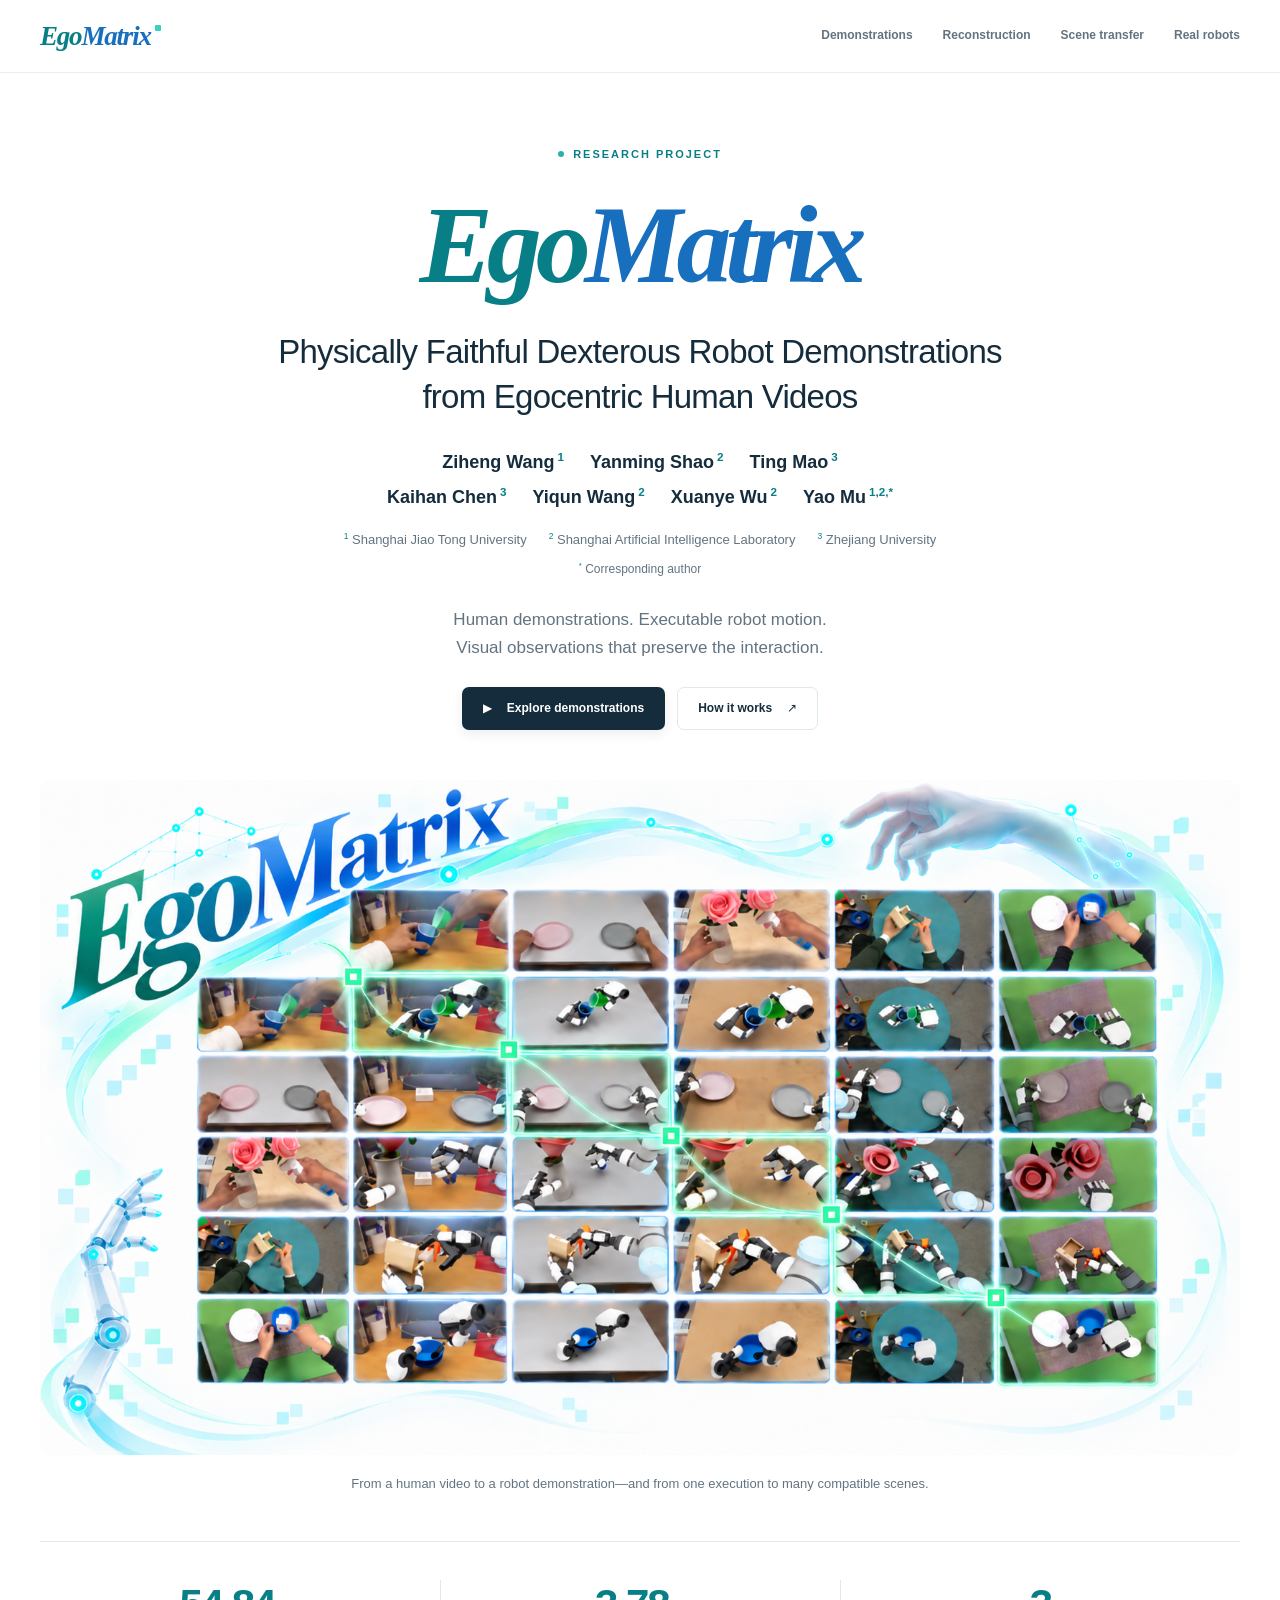
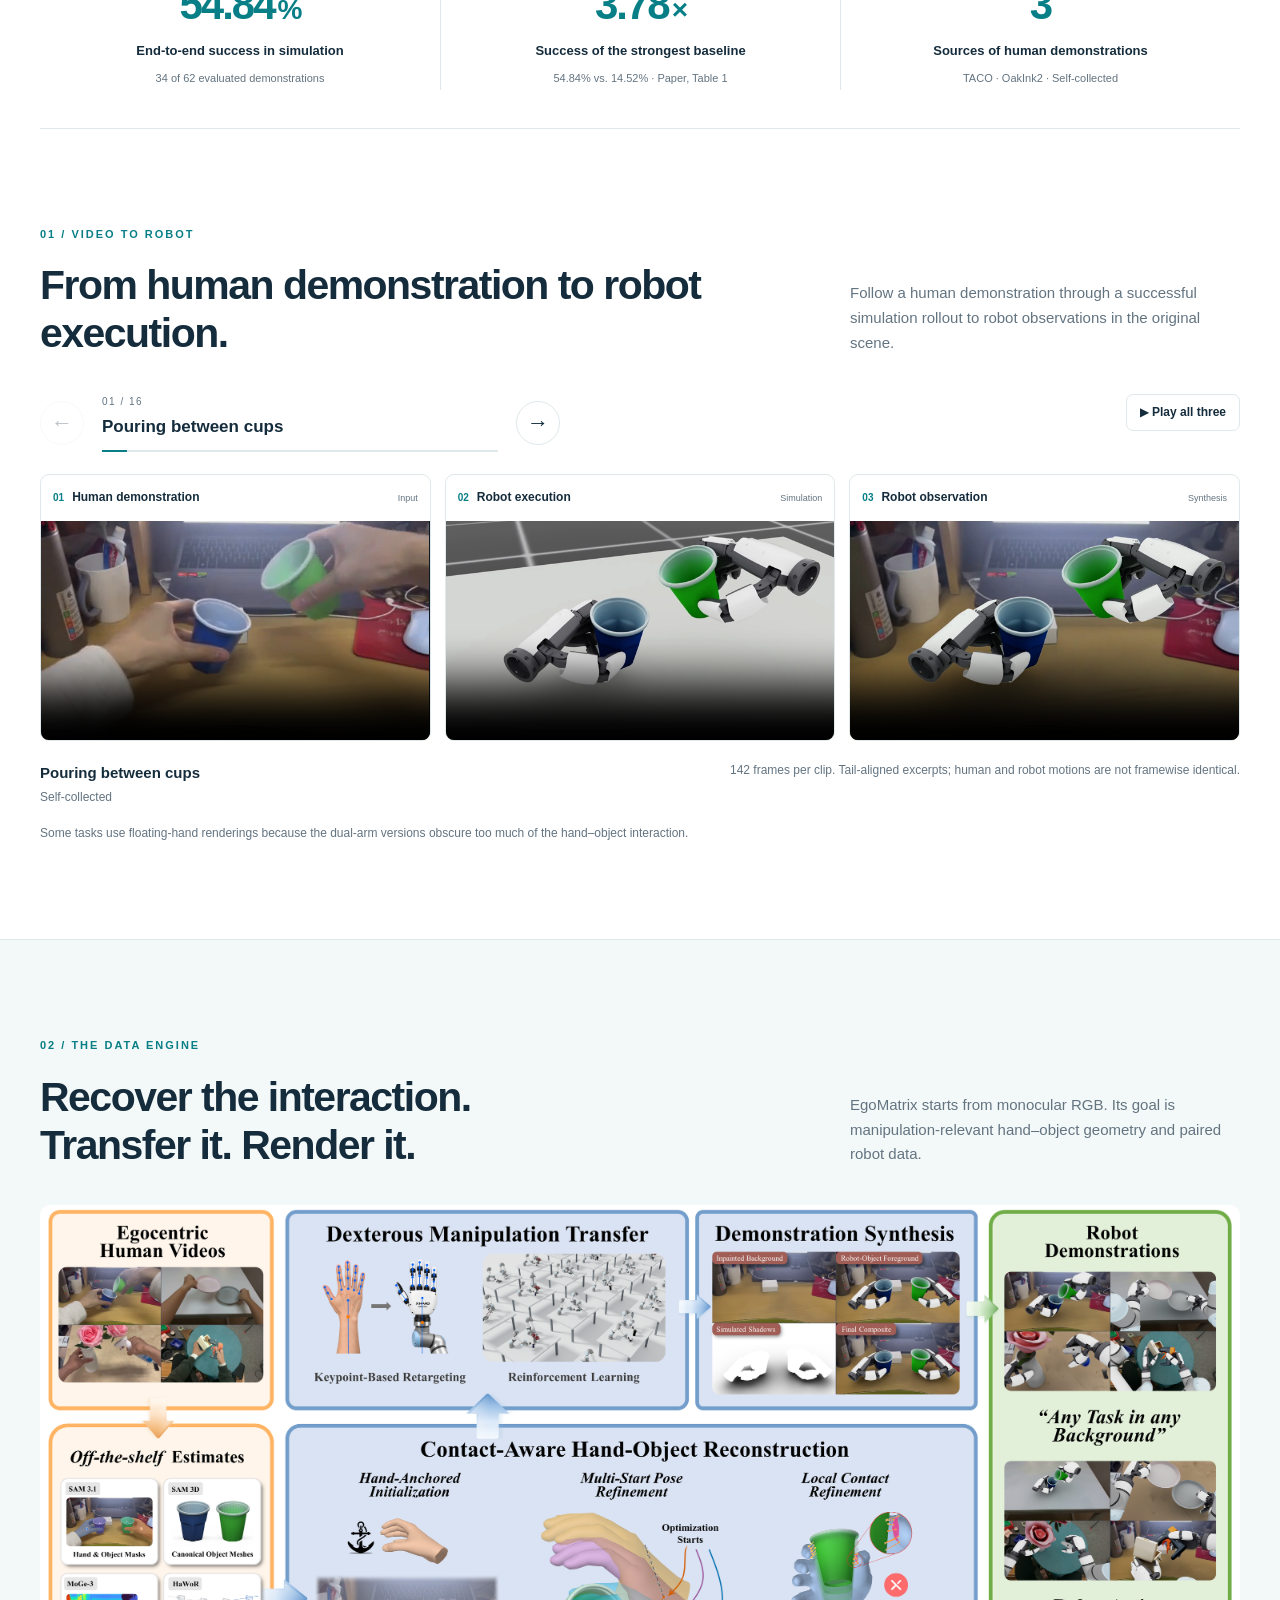
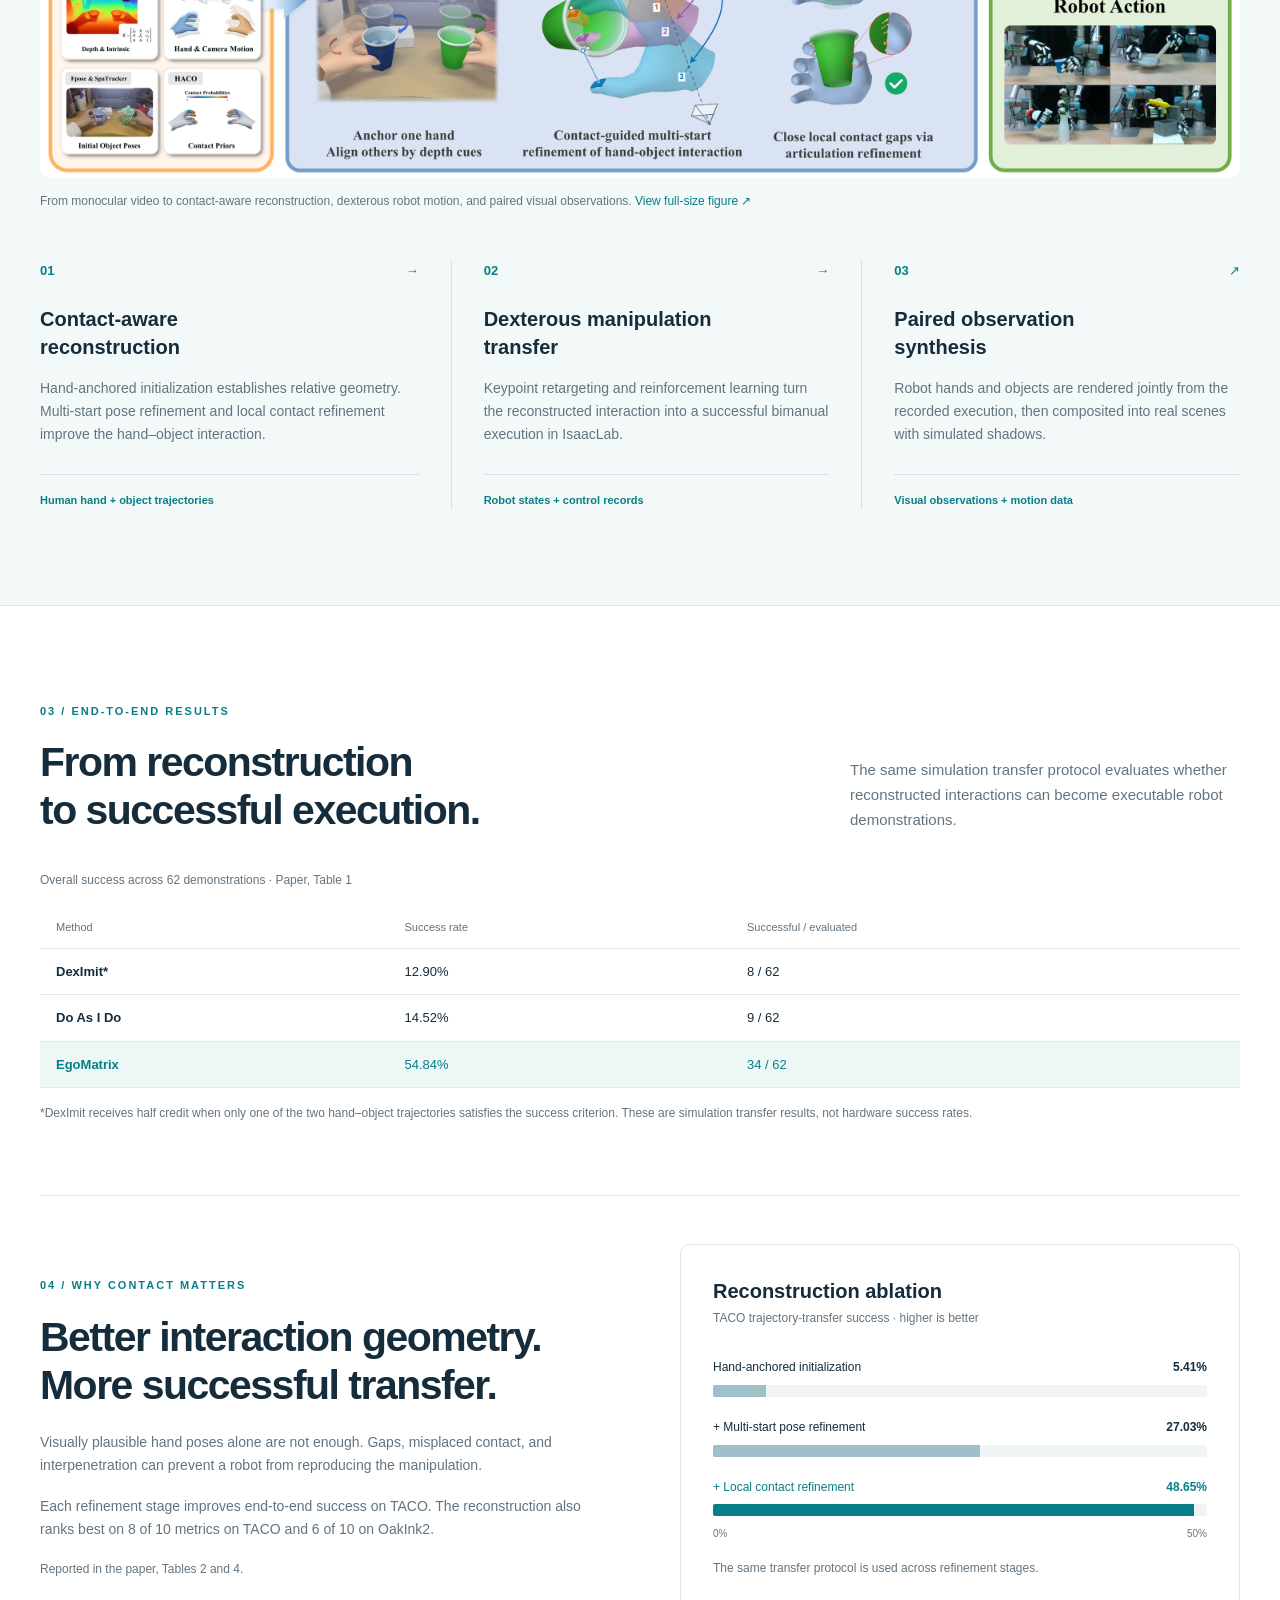
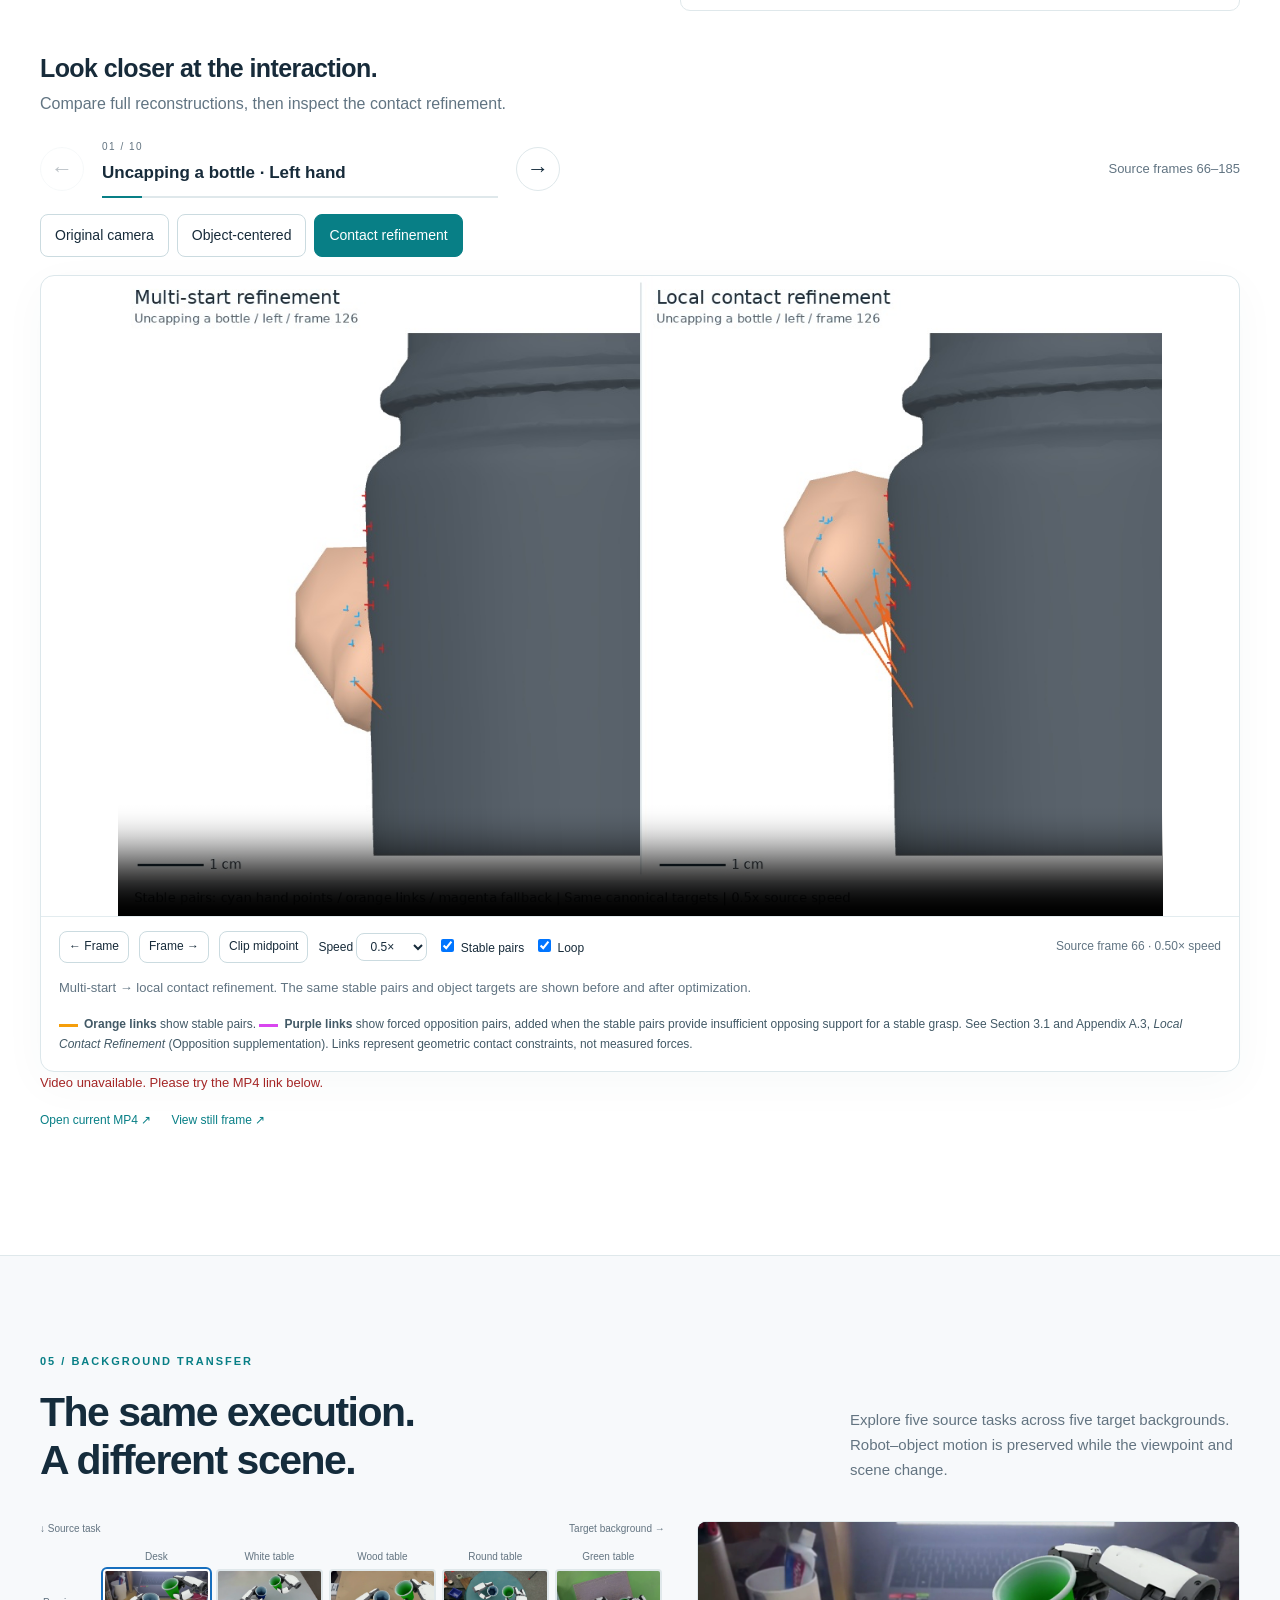
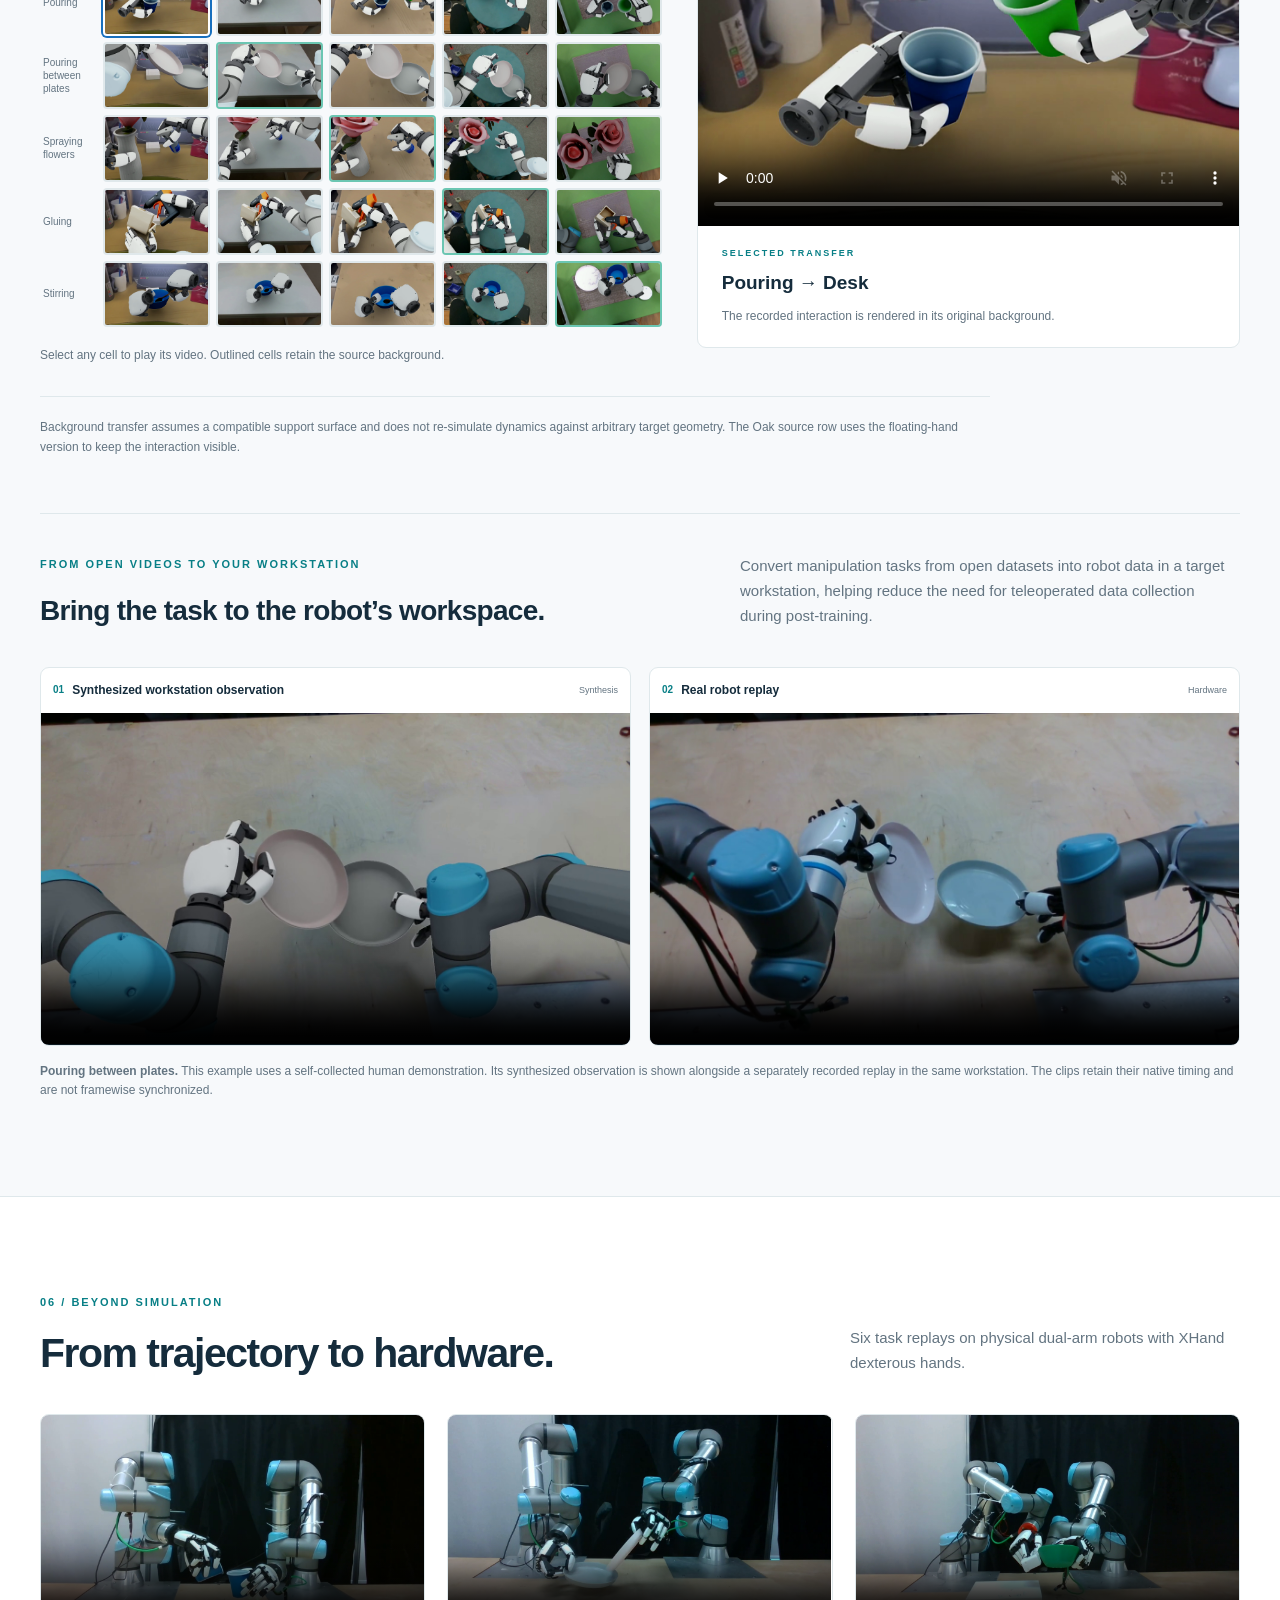
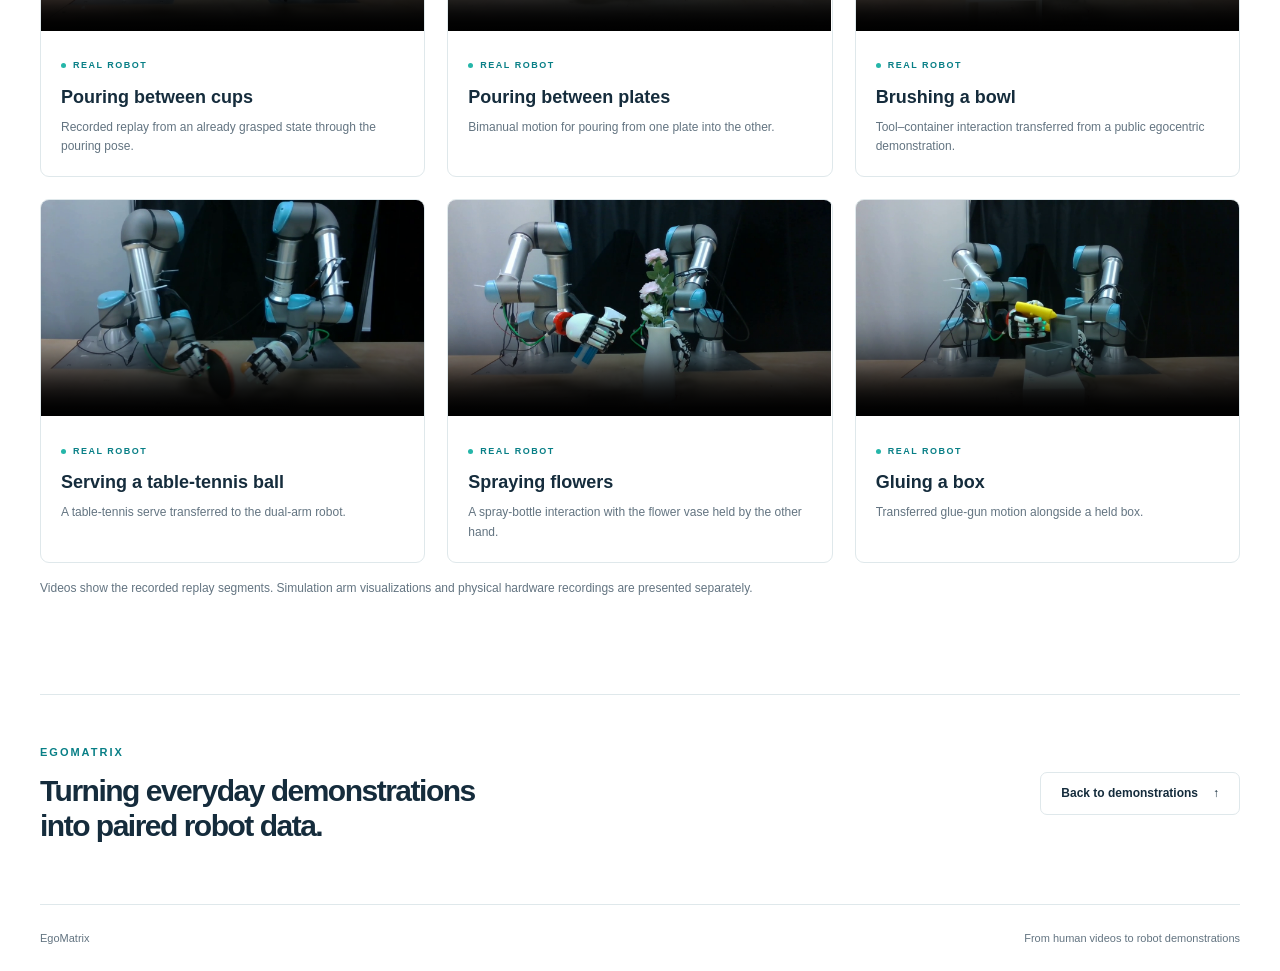
==== EgoMatrix/index.html @ af7021af "Publish EgoMatrix project website" ====
<!doctype html>
<html lang="en">
<head>
  <meta charset="utf-8">
  <meta name="viewport" content="width=device-width, initial-scale=1">
  <meta name="description" content="EgoMatrix converts egocentric human videos into bimanual dexterous robot trajectories and paired visual observations.">
  <meta name="theme-color" content="#087f86">
  <title>EgoMatrix — From Human Videos to Robot Demonstrations</title>
  <link rel="stylesheet" href="style.css">
  <link rel="stylesheet" href="reconstruction-viewer.css">
  <script src="demo-catalog.js" defer></script>
  <script src="task-carousel.js" defer></script>
  <script src="app.js" defer></script>
  <script src="reconstruction-catalog.js" defer></script>
  <script src="reconstruction-viewer.js" defer></script>
</head>
<body>
  <a class="skip-link" href="#main">Skip to content</a>
  <header class="site-header">
    <nav class="nav wrap" aria-label="Main navigation">
      <a class="wordmark" href="#top" aria-label="EgoMatrix home">Ego<span>Matrix</span><i aria-hidden="true"></i></a>
      <div class="nav-links"><a href="#demos">Demonstrations</a><a href="#reconstruction">Reconstruction</a><a href="#scenes">Scene transfer</a><a href="#hardware">Real robots</a></div>
    </nav>
  </header>
  <main id="main">
    <section class="hero wrap" id="top">
      <p class="eyebrow"><span class="status-dot"></span> Research project</p>
      <h1><span class="hero-brand">Ego<span>Matrix</span></span><span class="hero-title">Physically Faithful Dexterous Robot Demonstrations<br class="desktop-break"> from Egocentric Human Videos</span></h1>
      <div class="authors" aria-label="Authors and affiliations">
        <p class="author-row">
          <span>Ziheng Wang<sup>1</sup></span>
          <span>Yanming Shao<sup>2</sup></span>
          <span>Ting Mao<sup>3</sup></span>
        </p>
        <p class="author-row">
          <span>Kaihan Chen<sup>3</sup></span>
          <span>Yiqun Wang<sup>2</sup></span>
          <span>Xuanye Wu<sup>2</sup></span>
          <span>Yao Mu<sup>1,2,*</sup></span>
        </p>
        <p class="affiliations">
          <span><sup>1</sup> Shanghai Jiao Tong University</span>
          <span><sup>2</sup> Shanghai Artificial Intelligence Laboratory</span>
          <span><sup>3</sup> Zhejiang University</span>
        </p>
        <p class="author-note"><sup>*</sup> Corresponding author</p>
      </div>
      <p class="hero-description">Human demonstrations. Executable robot motion.<br>Visual observations that preserve the interaction.</p>
      <div class="hero-actions"><a class="button primary" href="#demos"><span aria-hidden="true">▶</span> Explore demonstrations</a><a class="button secondary" href="#method">How it works <span aria-hidden="true">↗</span></a></div>
      <figure class="teaser"><img src="assets/images/teaser.png" width="1672" height="941" fetchpriority="high" alt="EgoMatrix: human demonstrations and corresponding robot executions synthesized across multiple real backgrounds."><figcaption>From a human video to a robot demonstration—and from one execution to many compatible scenes.</figcaption></figure>
    </section>

    <section class="summary wrap" aria-label="Research highlights">
      <div><strong>54.84<span>%</span></strong><p>End-to-end success in simulation</p><small>34 of 62 evaluated demonstrations</small></div>
      <div><strong>3.78<span>×</span></strong><p>Success of the strongest baseline</p><small>54.84% vs. 14.52% · Paper, Table 1</small></div>
      <div><strong>3</strong><p>Sources of human demonstrations</p><small>TACO · OakInk2 · Self-collected</small></div>
    </section>

    <section class="section wrap" id="demos">
      <div class="section-heading"><div><p class="eyebrow">01 / Video to robot</p><h2>From human demonstration to robot execution.</h2></div><p>Follow a human demonstration through a successful simulation rollout to robot observations in the original scene.</p></div>
      <div class="demo-toolbar"><div class="task-carousel" id="demo-carousel" role="group" aria-label="Browse demonstrations" tabindex="0"><button type="button" data-previous aria-label="Previous demonstration">←</button><div class="carousel-label" aria-live="polite"><span data-count>01 / 16</span><strong data-title>Pouring between cups</strong><div class="carousel-track" aria-hidden="true"><span data-progress></span></div></div><button type="button" data-next aria-label="Next demonstration">→</button></div><button class="button small secondary" id="play-demo" type="button">▶ Play all three</button></div>
      <div class="triplet" id="demo-panels">
        <figure class="video-card"><figcaption><span class="step">01</span> Human demonstration<span class="media-kind">Input</span></figcaption><video id="human-video" controls playsinline muted preload="none" poster="assets/demos-tail-v1/bi4_pour_cups/01_human.png" src="assets/demos-tail-v1/bi4_pour_cups/01_human.mp4" aria-label="Human demonstration"></video></figure>
        <figure class="video-card"><figcaption><span class="step">02</span> Robot execution<span class="media-kind">Simulation</span></figcaption><video id="simulation-video" controls playsinline muted preload="none" poster="assets/demos-v2/bi4_pour_cups/02_simulation.png" src="assets/demos-v2/bi4_pour_cups/02_simulation.mp4" aria-label="Robot simulation"></video></figure>
        <figure class="video-card"><figcaption><span class="step">03</span> Robot observation<span class="media-kind">Synthesis</span></figcaption><video id="synthesis-video" controls playsinline muted preload="none" poster="assets/demos-v2/bi4_pour_cups/03_fused_same_scene.png" src="assets/demos-v2/bi4_pour_cups/03_fused_same_scene.mp4" aria-label="Synthesized robot observation"></video></figure>
      </div>
      <div class="demo-caption"><p><strong id="demo-title">Pouring between cups</strong><span id="demo-dataset">Self-collected</span></p><p id="demo-note" aria-live="polite">Tail-aligned excerpts of the same task; human and robot motions are not framewise identical.</p></div>
      <p class="source-note">Some tasks use floating-hand renderings because the dual-arm versions obscure too much of the hand–object interaction.</p>
      <noscript><p>The cup-pouring demonstration is available above. Enable JavaScript to switch tasks and explore the scene matrix.</p></noscript>
    </section>

    <section class="method-band" id="method"><div class="wrap section">
      <div class="section-heading"><div><p class="eyebrow">02 / The data engine</p><h2>Recover the interaction.<br>Transfer it. Render it.</h2></div><p>EgoMatrix starts from monocular RGB. Its goal is manipulation-relevant hand–object geometry and paired robot data.</p></div>
      <figure class="method-overview"><a href="assets/images/method-overview.png" target="_blank" rel="noopener" aria-label="Open the method overview at full resolution"><img src="assets/images/method-overview.png" loading="lazy" alt="EgoMatrix pipeline: monocular video estimates feed hand-anchored initialization, multi-start pose refinement and local contact refinement. Keypoint retargeting and reinforcement learning transfer the interaction to a robot; rendering and background compositing produce paired robot demonstrations."></a><figcaption>From monocular video to contact-aware reconstruction, dexterous robot motion, and paired visual observations. <a href="assets/images/method-overview.png" target="_blank" rel="noopener">View full-size figure ↗</a></figcaption></figure>
      <div class="pipeline">
        <article><div class="pipeline-top"><span>01</span><span aria-hidden="true">→</span></div><h3>Contact-aware reconstruction</h3><p>Hand-anchored initialization establishes relative geometry. Multi-start pose refinement and local contact refinement improve the hand–object interaction.</p><div class="pipeline-output">Human hand + object trajectories</div></article>
        <article><div class="pipeline-top"><span>02</span><span aria-hidden="true">→</span></div><h3>Dexterous manipulation transfer</h3><p>Keypoint retargeting and reinforcement learning turn the reconstructed interaction into a successful bimanual execution in IsaacLab.</p><div class="pipeline-output">Robot states + control records</div></article>
        <article><div class="pipeline-top"><span>03</span><span aria-hidden="true">↗</span></div><h3>Paired observation synthesis</h3><p>Robot hands and objects are rendered jointly from the recorded execution, then composited into real scenes with simulated shadows.</p><div class="pipeline-output">Visual observations + motion data</div></article>
      </div>
    </div></section>

    <section class="section wrap" id="results">
      <div class="section-heading"><div><p class="eyebrow">03 / End-to-end results</p><h2>From reconstruction<br>to successful execution.</h2></div><p>The same simulation transfer protocol evaluates whether reconstructed interactions can become executable robot demonstrations.</p></div>
      <div class="table-scroll"><table><caption>Overall success across 62 demonstrations · Paper, Table 1</caption><thead><tr><th scope="col">Method</th><th scope="col">Success rate</th><th scope="col">Successful / evaluated</th></tr></thead><tbody><tr><th scope="row">DexImit*</th><td>12.90%</td><td>8 / 62</td></tr><tr><th scope="row">Do As I Do</th><td>14.52%</td><td>9 / 62</td></tr><tr class="ours"><th scope="row">EgoMatrix</th><td>54.84%</td><td>34 / 62</td></tr></tbody></table><p class="source-note">*DexImit receives half credit when only one of the two hand–object trajectories satisfies the success criterion. These are simulation transfer results, not hardware success rates.</p></div>
    </section>

    <section class="section wrap" id="reconstruction">
      <div class="evidence-layout"><div class="evidence-copy"><p class="eyebrow">04 / Why contact matters</p><h2>Better interaction geometry.<br>More successful transfer.</h2><p>Visually plausible hand poses alone are not enough. Gaps, misplaced contact, and interpenetration can prevent a robot from reproducing the manipulation.</p><p>Each refinement stage improves end-to-end success on TACO. The reconstruction also ranks best on 8 of 10 metrics on TACO and 6 of 10 on OakInk2.</p><p class="source-note">Reported in the paper, Tables 2 and 4.</p></div>
      <div class="evidence-panel"><h3>Reconstruction ablation</h3><p class="muted">TACO trajectory-transfer success · higher is better</p><div class="ablation-row"><div><span>Hand-anchored initialization</span><strong>5.41%</strong></div><div class="bar-track"><span style="width:10.82%"></span></div></div><div class="ablation-row"><div><span>+ Multi-start pose refinement</span><strong>27.03%</strong></div><div class="bar-track"><span style="width:54.06%"></span></div></div><div class="ablation-row final"><div><span>+ Local contact refinement</span><strong>48.65%</strong></div><div class="bar-track"><span style="width:97.3%"></span></div></div><div class="bar-axis"><span>0%</span><span>50%</span></div><p class="source-note">The same transfer protocol is used across refinement stages.</p></div></div>
      <div id="reconstruction-gallery"><p><a href="assets/reconstruction-showcase-final/Bi_task5_left/contact.mp4">View the bottle-uncapping contact comparison →</a>. Enable JavaScript to explore all reconstruction comparisons.</p></div>
    </section>

    <section class="section scene-section" id="scenes"><div class="wrap">
      <div class="section-heading"><div><p class="eyebrow">05 / Background transfer</p><h2>The same execution.<br>A different scene.</h2></div><p>Explore five source tasks across five target backgrounds. Robot–object motion is preserved while the viewpoint and scene change.</p></div>
      <div class="scene-layout"><div class="matrix-area"><div class="matrix-guide"><span>↓ Source task</span><span>Target background →</span></div><div class="matrix-scroll"><div class="matrix" id="scene-matrix" role="group" aria-label="Choose one of 25 source-task and target-background combinations"></div></div><p class="source-note">Select any cell to play its video. Outlined cells retain the source background.</p></div><figure class="scene-viewer"><video id="scene-video" controls playsinline muted preload="none" poster="assets/matrix-v2/posters/bi4_to_bi4.png" src="assets/matrix-v2/videos/bi4_to_bi4.mp4" aria-label="Selected background-transfer example"></video><figcaption><span class="eyebrow">Selected transfer</span><strong id="scene-title">Pouring → Desk</strong><p id="scene-note" aria-live="polite">The recorded interaction is rendered in its original background.</p></figcaption></figure></div>
      <p class="scope-note">Background transfer assumes a compatible support surface and does not re-simulate dynamics against arbitrary target geometry. The Oak source row uses the floating-hand version to keep the interaction visible.</p>
      <div class="workstation-showcase">
        <div class="section-heading"><div><p class="eyebrow">From open videos to your workstation</p><h3>Bring the task to the robot’s workspace.</h3></div><p>Convert manipulation tasks from open datasets into robot data in a target workstation, helping reduce the need for teleoperated data collection during post-training.</p></div>
        <div class="workstation-pair">
          <figure class="video-card"><figcaption><span class="step">01</span> Synthesized workstation observation<span class="media-kind">Synthesis</span></figcaption><video controls playsinline muted preload="none" poster="assets/workstation-plates/synthesized.png" src="assets/workstation-plates/synthesized.mp4" aria-label="Pouring between plates synthesized in the target real workstation"></video></figure>
          <figure class="video-card"><figcaption><span class="step">02</span> Real robot replay<span class="media-kind">Hardware</span></figcaption><video controls playsinline muted preload="none" poster="assets/workstation-plates/real-replay.png" src="assets/workstation-plates/real-replay.mp4" aria-label="Real-robot pouring between plates from the egocentric workstation camera"></video></figure>
        </div>
        <p class="source-note"><strong>Pouring between plates.</strong> This example uses a self-collected human demonstration. Its synthesized observation is shown alongside a separately recorded replay in the same workstation. The clips retain their native timing and are not framewise synchronized.</p>
      </div>
    </div></section>

    <section class="section wrap" id="hardware">
      <div class="section-heading"><div><p class="eyebrow">06 / Beyond simulation</p><h2>From trajectory to hardware.</h2></div><p>Six task replays on physical dual-arm robots with XHand dexterous hands.</p></div>
      <div class="hardware-grid">
        <figure><video controls playsinline muted preload="none" poster="assets/real-v2/cups.png" src="assets/real-v2/cups.mp4" aria-label="Real-robot cup manipulation"></video><figcaption><span class="real-badge">Real robot</span><h3>Pouring between cups</h3><p>Recorded replay from an already grasped state through the pouring pose.</p></figcaption></figure>
        <figure><video controls playsinline muted preload="none" poster="assets/real-v2/plates.png" src="assets/real-v2/plates.mp4" aria-label="Real-robot pouring between plates"></video><figcaption><span class="real-badge">Real robot</span><h3>Pouring between plates</h3><p>Bimanual motion for pouring from one plate into the other.</p></figcaption></figure>
        <figure><video controls playsinline muted preload="none" poster="assets/real-v2/bowl.png" src="assets/real-v2/bowl.mp4" aria-label="Real-robot brush and bowl manipulation"></video><figcaption><span class="real-badge">Real robot</span><h3>Brushing a bowl</h3><p>Tool–container interaction transferred from a public egocentric demonstration.</p></figcaption></figure>
        <figure><video controls playsinline muted preload="none" poster="assets/real-v2/paddle.png" src="assets/real-v2/paddle.mp4" aria-label="Real-robot table-tennis serve"></video><figcaption><span class="real-badge">Real robot</span><h3>Serving a table-tennis ball</h3><p>A table-tennis serve transferred to the dual-arm robot.</p></figcaption></figure>
        <figure><video controls playsinline muted preload="none" poster="assets/real-v2/flowers.png" src="assets/real-v2/flowers.mp4" aria-label="Real-robot flower spraying"></video><figcaption><span class="real-badge">Real robot</span><h3>Spraying flowers</h3><p>A spray-bottle interaction with the flower vase held by the other hand.</p></figcaption></figure>
        <figure><video controls playsinline muted preload="none" poster="assets/real-v2/glue.png" src="assets/real-v2/glue.mp4" aria-label="Real-robot glue-gun and box manipulation"></video><figcaption><span class="real-badge">Real robot</span><h3>Gluing a box</h3><p>Transferred glue-gun motion alongside a held box.</p></figcaption></figure>
      </div>
      <p class="source-note">Videos show the recorded replay segments. Simulation arm visualizations and physical hardware recordings are presented separately.</p>
    </section>
    <section class="closing wrap"><div><p class="eyebrow">EgoMatrix</p><h2>Turning everyday demonstrations<br>into paired robot data.</h2></div><a class="button secondary" href="#demos">Back to demonstrations <span aria-hidden="true">↑</span></a></section>
  </main>
  <footer class="wrap"><span>EgoMatrix</span><span>From human videos to robot demonstrations</span></footer>
</body>
</html>
---- EgoMatrix/style.css ----
:root{--ink:#152c3c;--muted:#637481;--teal:#087f86;--blue:#176fbe;--line:#dfe8eb;--soft:#f3f8f8;--width:1200px;font-family:Inter,-apple-system,BlinkMacSystemFont,"Segoe UI",sans-serif;color:var(--ink);font-synthesis:none}
.hero-actions{flex-wrap:wrap}
.task-carousel>button:disabled,#reconstruction-gallery .task-carousel>button:disabled{opacity:.28;cursor:default;transform:none;background:white;border-color:var(--line)}
.task-carousel{display:flex;align-items:center;gap:18px;min-width:0;width:min(100%,520px)}.task-carousel>button,#reconstruction-gallery .task-carousel>button{flex:none;width:44px;height:44px;padding:0;border:1px solid var(--line);border-radius:50%;background:white;color:var(--ink);font-size:22px;transition:background .18s,transform .18s}.task-carousel>button:hover,#reconstruction-gallery .task-carousel>button:hover{background:#eaf7f5;transform:translateY(-1px);border-color:var(--teal)}.carousel-label{flex:1;min-width:0}.carousel-label>span{display:block;font-size:10px;letter-spacing:1.5px;color:var(--muted);font-variant-numeric:tabular-nums}.carousel-label>strong{display:block;font-size:17px;font-weight:550;margin:3px 0 9px}.carousel-track{height:2px;background:var(--line);overflow:hidden}.carousel-track>span{display:block;height:100%;background:var(--teal);transition:width .22s ease}.task-carousel:focus-visible{outline:3px solid var(--teal);outline-offset:5px;border-radius:8px}.method-overview{margin:0 0 36px}.method-overview img{width:100%;height:auto;border-radius:10px}.method-overview figcaption{margin-top:14px;color:var(--muted);font-size:12px}.method-overview figcaption a{color:var(--teal);white-space:nowrap}#results{padding-bottom:48px}#reconstruction{padding-top:48px;border-top:1px solid var(--line)}@media(max-width:700px){.task-carousel{gap:12px}.carousel-label>strong{font-size:15px}.demo-toolbar>.task-carousel{width:100%}}
*{box-sizing:border-box}html{scroll-behavior:smooth;scroll-padding-top:90px}body{margin:0;background:#fff;font-size:16px;line-height:1.65;-webkit-font-smoothing:antialiased}a{color:inherit;text-decoration:none}button{font:inherit;cursor:pointer}button,a,summary{-webkit-tap-highlight-color:transparent}a:focus-visible,button:focus-visible,summary:focus-visible,video:focus-visible{outline:3px solid #179aab;outline-offset:4px}img,video{display:block;max-width:100%}figure{margin:0}h1,h2,h3,p{margin-top:0}h2{font-size:clamp(30px,3.2vw,44px);font-weight:600;letter-spacing:-1.5px;line-height:1.18;margin-bottom:22px}h3{font-size:20px;line-height:1.4;font-weight:600}p{margin-bottom:18px}.wrap{width:min(var(--width),calc(100% - 64px));margin-inline:auto}.muted,.source-note{color:var(--muted)}.source-note{font-size:12px;line-height:1.6;margin:16px 0 0}.eyebrow{text-transform:uppercase;color:var(--teal);font-size:11px;letter-spacing:2px;font-weight:700;margin-bottom:18px}.section{padding-block:96px}.section-heading{display:flex;align-items:flex-end;justify-content:space-between;gap:70px;margin-bottom:36px}.section-heading h2{margin-bottom:0}.section-heading>p{max-width:390px;color:var(--muted);font-size:15px;margin-bottom:2px}.skip-link{position:fixed;top:-80px;left:20px;background:white;padding:10px 20px;z-index:50}.skip-link:focus{top:10px}
.site-header{position:sticky;top:0;background:rgba(255,255,255,.93);backdrop-filter:blur(18px);border-bottom:1px solid rgba(223,232,235,.7);z-index:20}.nav{display:flex;align-items:center;justify-content:space-between;min-height:72px;gap:24px}.wordmark{font:italic 600 27px Georgia,serif;letter-spacing:-1.2px;white-space:nowrap;color:var(--teal)}.wordmark span{color:var(--blue)}.wordmark i{display:inline-block;height:6px;width:6px;margin:0 0 14px 4px;background:#39d1c2;border-radius:1px}.nav-links{display:flex;gap:30px;font-size:12px;font-weight:550}.nav-links a{color:var(--muted);transition:color .2s}.nav-links a:hover{color:var(--teal)}
.hero{text-align:center;padding-top:72px}.hero>.eyebrow{display:flex;align-items:center;justify-content:center;gap:9px;margin-bottom:22px}.status-dot{width:6px;height:6px;background:#28b2ab;border-radius:50%}.hero h1{margin:0}.hero-brand{display:block;font:italic 600 clamp(66px,9vw,110px)/1.1 Georgia,serif;letter-spacing:-6px;color:var(--teal)}.hero-brand>span{color:var(--blue)}.hero-title{display:block;font-size:clamp(21px,2.7vw,33px);line-height:1.35;font-weight:500;letter-spacing:-.75px;max-width:960px;margin:24px auto 0}.authors{font-size:13px;color:var(--muted);margin:20px 0 22px}.hero-description{font-size:17px;line-height:1.65;color:var(--muted);margin:0 0 25px}.hero-actions{display:flex;justify-content:center;gap:12px}.button{border:1px solid transparent;border-radius:7px;display:inline-flex;justify-content:center;align-items:center;gap:15px;padding:11px 20px;font-size:12px;font-weight:600;line-height:1.6;transition:background .2s,box-shadow .2s}.button.primary{background:var(--ink);color:white;box-shadow:0 4px 12px #152c3c14}.button.primary:hover{background:var(--teal)}.button.secondary{border-color:var(--line);background:white;color:var(--ink)}.button.secondary:hover{border-color:#78bfc3;background:#f5faf9}.button.small{padding:8px 13px;white-space:nowrap}.teaser{margin-top:50px}.teaser img{width:100%;height:auto;border-radius:10px}.teaser figcaption{font-size:13px;color:var(--muted);margin:18px auto 0;max-width:800px}.summary{display:grid;grid-template-columns:repeat(3,1fr);padding-block:38px;border-block:1px solid var(--line);margin-top:46px;text-align:center}.summary>div+div{border-left:1px solid var(--line)}.summary strong{font-size:42px;font-weight:550;line-height:1.2;letter-spacing:-2px;color:var(--teal);font-variant-numeric:tabular-nums}.summary strong span{font-size:28px;margin-left:3px}.summary p{font-size:13px;font-weight:550;margin:10px 0 2px}.summary small{font-size:11px;color:var(--muted)}
.demo-toolbar{display:flex;gap:18px;justify-content:space-between;align-items:flex-start;margin-bottom:22px}.task-buttons{display:flex;gap:7px;flex-wrap:wrap}.task-button{background:#fff;border:1px solid var(--line);border-radius:6px;padding:8px 13px;font-size:12px;color:var(--muted);transition:all .15s}.task-button[aria-pressed="true"]{background:var(--ink);border-color:var(--ink);color:white}.task-button:hover{border-color:var(--teal)}.triplet{display:grid;grid-template-columns:repeat(3,minmax(0,1fr));gap:14px}.video-card{border:1px solid var(--line);border-radius:9px;overflow:hidden;background:white}.video-card figcaption{display:flex;align-items:center;gap:8px;font-size:12px;font-weight:550;padding:13px 12px}.step{font-size:10px;font-variant-numeric:tabular-nums;color:var(--teal)}.media-kind{margin-left:auto;font-size:9px;color:var(--muted);font-weight:400}.video-card video{width:100%;aspect-ratio:16/9;object-fit:contain;background:#0d1921}.demo-caption{display:flex;justify-content:space-between;gap:32px;margin-top:20px}.demo-caption p{font-size:12px;margin:0}.demo-caption strong{display:block;font-size:15px;font-weight:550}.demo-caption span{display:block;color:var(--muted);margin-top:3px}#demo-note{max-width:520px;color:var(--muted)}
.method-band{background:var(--soft);border-block:1px solid var(--line)}.pipeline{display:grid;grid-template-columns:repeat(3,1fr);gap:32px;margin-top:48px}.pipeline article{display:flex;flex-direction:column}.pipeline article+article{border-left:1px solid #d6e3e5;padding-left:32px}.pipeline-top{display:flex;justify-content:space-between;margin-bottom:23px;color:var(--teal);font-size:13px;font-weight:550}.pipeline h3{max-width:240px;margin:0 0 16px}.pipeline p{font-size:14px;color:var(--muted);margin-bottom:28px}.pipeline-output{border-top:1px solid #d6e3e5;padding-top:16px;margin-top:auto;font-size:11px;font-weight:600;color:var(--teal)}.evidence-layout{display:grid;grid-template-columns:1fr 1fr;gap:80px;align-items:center}.evidence-copy>p:not(.eyebrow):not(.source-note){font-size:14px;color:var(--muted)}.evidence-panel{border:1px solid var(--line);padding:32px;border-radius:10px}.evidence-panel h3{margin-bottom:4px}.evidence-panel>.muted{font-size:12px;margin-bottom:30px}.ablation-row{margin-bottom:22px}.ablation-row>div:first-child{display:flex;justify-content:space-between;gap:16px;font-size:12px;line-height:1.4;margin-bottom:9px}.ablation-row strong{font-variant-numeric:tabular-nums;white-space:nowrap}.bar-track{background:#f0f4f5;height:12px;border-radius:2px;overflow:hidden}.bar-track span{display:block;height:100%;background:#9fbfc9}.ablation-row.final .bar-track span{background:var(--teal)}.ablation-row.final{color:var(--teal)}.bar-axis{display:flex;justify-content:space-between;font-size:10px;color:var(--muted);margin-top:-12px}.results-details{border-block:1px solid var(--line);margin-top:42px}.results-details summary{display:flex;justify-content:space-between;cursor:pointer;font-size:13px;font-weight:550;padding:18px 0;list-style:none}.results-details summary::-webkit-details-marker{display:none}.results-details[open] summary>span{transform:rotate(45deg)}.table-scroll{overflow-x:auto;padding-bottom:24px}table{border-collapse:collapse;width:100%;font-size:13px;text-align:left}caption{text-align:left;color:var(--muted);font-size:12px;padding-bottom:15px}td,th{padding:12px 16px;border-bottom:1px solid var(--line)}thead th{font-size:11px;color:var(--muted);font-weight:500}.ours{background:#edf7f5;color:var(--teal)}
.scene-section{background:#f7f9fb;border-block:1px solid var(--line)}.scene-layout{display:grid;grid-template-columns:1.15fr 1fr;gap:32px;align-items:start}.matrix-guide{display:flex;justify-content:space-between;font-size:10px;color:var(--muted);margin-bottom:10px}.matrix-scroll{overflow-x:auto;padding:3px}.matrix{display:grid;grid-template-columns:54px repeat(5,minmax(0,1fr));gap:6px;align-items:center}.matrix-label{font-size:10px;color:var(--muted);text-align:center;line-height:1.3}.matrix-label.row{text-align:left}.matrix-cell{border:2px solid transparent;background:#e0e8eb;padding:0;border-radius:4px;overflow:hidden;position:relative;aspect-ratio:16/10;transition:box-shadow .15s,transform .15s}.matrix-cell img{width:100%;height:100%;object-fit:cover}.matrix-cell.diagonal{border-color:#6bc6b2}.matrix-cell[aria-pressed="true"]{box-shadow:0 0 0 2px var(--blue);border-color:white}.matrix-cell:hover{transform:translateY(-2px)}.scene-viewer{border-radius:9px;overflow:hidden;border:1px solid var(--line);background:white}.scene-viewer video{aspect-ratio:16/9;width:100%;object-fit:contain;background:#0d1921}.scene-viewer figcaption{padding:20px 24px}.scene-viewer .eyebrow{display:block;font-size:9px;margin-bottom:6px}.scene-viewer strong{display:block;font-size:19px;font-weight:550}.scene-viewer p{font-size:12px;color:var(--muted);margin:9px 0 0}.scope-note{font-size:12px;line-height:1.7;color:var(--muted);border-top:1px solid var(--line);margin:30px 0 0;padding-top:20px;max-width:950px}.hardware-grid{display:grid;grid-template-columns:repeat(3,minmax(0,1fr));gap:22px}.hardware-grid figure{border:1px solid var(--line);border-radius:9px;overflow:hidden}.hardware-grid video{height:auto;object-fit:contain;width:100%;background:transparent}.hardware-grid figcaption{padding:20px}.real-badge{font-size:9px;color:var(--teal);text-transform:uppercase;letter-spacing:1.5px;font-weight:650}.real-badge::before{content:"";display:inline-block;width:5px;height:5px;border-radius:50%;background:#25b6a9;margin-right:7px}.hardware-grid h3{font-size:18px;margin:8px 0}.hardware-grid p{font-size:12px;line-height:1.6;color:var(--muted);margin:0}.closing{padding:48px 0 60px;border-top:1px solid var(--line);display:flex;justify-content:space-between;align-items:center;gap:32px}.closing h2{font-size:30px;margin:0}.closing .eyebrow{margin-bottom:12px}footer{display:flex;justify-content:space-between;border-top:1px solid var(--line);padding-block:24px;font-size:11px;color:var(--muted)}
.workstation-showcase{margin-top:56px;padding-top:40px;border-top:1px solid var(--line)}.workstation-showcase h3{font-size:28px;letter-spacing:-.7px;margin-bottom:0}.workstation-showcase .section-heading>p{max-width:500px}.workstation-pair{display:grid;grid-template-columns:repeat(2,minmax(0,1fr));gap:18px}@media(max-width:700px){.workstation-pair{grid-template-columns:1fr}.workstation-showcase h3{font-size:24px}}
@media(min-width:1500px){.hero{padding-top:90px}}
@media(max-width:1000px){.nav-links{gap:18px}.section-heading{gap:35px}.section-heading>p{max-width:320px}.evidence-layout{gap:35px}.media-kind{display:none}.scene-layout{grid-template-columns:1fr}.scene-viewer{display:grid;grid-template-columns:1.2fr 1fr}.scene-viewer video{height:100%}.scene-viewer figcaption{align-self:center}.matrix{grid-template-columns:64px repeat(5,minmax(0,1fr))}.matrix-label{font-size:12px}.hardware-grid{gap:14px}}
@media(max-width:700px){.wrap{width:calc(100% - 36px)}.nav{min-height:62px;flex-wrap:wrap;gap:6px;padding-block:12px}.wordmark{font-size:24px}.nav-links{font-size:10px;gap:13px;flex-wrap:wrap}.hero{padding-top:46px}.hero-brand{letter-spacing:-4px}.hero-title{font-size:24px;margin-top:20px}.desktop-break{display:none}.hero-description{font-size:15px}.hero-actions{gap:8px}.button{padding:10px 14px;font-size:11px}.teaser{margin-top:35px}.teaser figcaption{font-size:11px}.summary{margin-top:30px;padding-block:25px}.summary strong{font-size:31px}.summary strong span{font-size:21px}.summary p{font-size:10px;padding-inline:6px;line-height:1.4}.summary small{display:block;font-size:9px;padding-inline:7px;line-height:1.5}.section{padding-block:58px}.section-heading{display:block;margin-bottom:26px}.section-heading>p{margin-top:18px;max-width:none;font-size:14px}.demo-toolbar{flex-wrap:wrap;gap:14px}.task-button{font-size:11px;padding:7px 10px}.triplet{grid-template-columns:1fr;gap:16px}.media-kind{display:block}.demo-caption{display:block}.demo-caption>p+p{margin-top:12px}.pipeline{grid-template-columns:1fr;gap:28px;margin-top:32px}.pipeline article+article{border-left:0;border-top:1px solid var(--line);padding-left:0;padding-top:28px}.pipeline-top{margin-bottom:12px}.pipeline h3{max-width:none}.pipeline p{margin-bottom:16px}.evidence-layout{grid-template-columns:1fr;gap:25px}.evidence-panel{padding:24px}.scene-viewer{display:block}.matrix{grid-template-columns:43px repeat(5,minmax(0,1fr));gap:4px;min-width:320px}.matrix-label{font-size:9px}.hardware-grid{grid-template-columns:1fr;gap:22px}.closing{align-items:flex-start;flex-direction:column;padding-block:36px}.closing h2{font-size:27px}footer{font-size:10px;gap:16px}.eyebrow{font-size:10px}h2{letter-spacing:-1px}}
.authors{max-width:960px;margin:28px auto 26px}
.author-row{display:flex;justify-content:center;flex-wrap:wrap;gap:8px 26px;margin:0;color:var(--ink);font-size:18px;font-weight:600;line-height:1.7}
.author-row+.author-row{margin-top:4px}
.author-row>span,.affiliations>span{white-space:nowrap}
.authors sup{font-size:.65em;line-height:0;vertical-align:super;color:var(--teal)}
.author-row sup{margin-left:3px}
.affiliations{display:flex;justify-content:center;flex-wrap:wrap;gap:4px 22px;margin:16px 0 0;font-size:13px;line-height:1.8}
.author-note{margin:8px 0 0;font-size:12px}
@media(max-width:700px){.authors{margin:24px auto}.author-row{font-size:16px;gap:6px 18px}.affiliations{flex-direction:column;align-items:center;gap:3px;font-size:12px}.affiliations>span{white-space:normal}}
@media(prefers-reduced-motion:reduce){html{scroll-behavior:auto}*,*::before,*::after{transition:none!important}}
---- EgoMatrix/reconstruction-viewer.css ----
#reconstruction-gallery{margin:40px 0 28px;color:#172b3a;line-height:1.65}
#reconstruction-gallery .rv-heading h3{font-size:25px;letter-spacing:-.6px;margin:0 0 5px}
#reconstruction-gallery .rv-heading p{color:#617482;margin:0 0 22px}
#reconstruction-gallery button,#reconstruction-gallery select{font:inherit;font-size:14px;padding:9px 14px;border:1px solid #cbdbe0;border-radius:8px;background:#fff;color:#172b3a}
#reconstruction-gallery button{cursor:pointer}
#reconstruction-gallery button[aria-pressed="true"]{color:#fff;background:#087f86;border-color:#087f86}
#reconstruction-gallery button:hover{border-color:#087f86}
#reconstruction-gallery :focus-visible{outline:3px solid #087f86;outline-offset:3px}
#reconstruction-gallery .rv-taskbar{display:flex;align-items:center;flex-wrap:wrap;gap:12px;margin-bottom:16px}
#rv-info{font-size:13px;color:#617482;margin-left:auto}
#reconstruction-gallery .rv-modes{display:flex;flex-wrap:wrap;gap:8px;margin-bottom:18px}
#reconstruction-gallery .rv-viewbar{display:flex;align-items:center;justify-content:space-between;flex-wrap:wrap;gap:12px;margin-bottom:18px}
#reconstruction-gallery .rv-viewbar .rv-modes{margin-bottom:0}
#reconstruction-gallery #rv-layout{font-size:12px;border-style:dashed}
#reconstruction-gallery .rv-player{border:1px solid #dce7eb;border-radius:14px;overflow:hidden;background:#fff;box-shadow:0 12px 45px #1a485909}
#rv-video{display:block;width:auto;height:auto;max-width:100%;max-height:min(640px,calc(100svh - 200px));margin-inline:auto;object-fit:contain;background:#fff}
#reconstruction-gallery .rv-toolbar{display:flex;align-items:center;flex-wrap:wrap;gap:10px;padding:14px 18px;border-top:1px solid #e3ecef}
#reconstruction-gallery .rv-toolbar button,#reconstruction-gallery .rv-toolbar select{padding:5px 9px;font-size:12px}
#reconstruction-gallery .rv-toolbar label{font-size:12px;white-space:nowrap}
#rv-counter{margin-left:auto;font-size:12px;color:#617482;font-variant-numeric:tabular-nums}
#rv-caption{font-size:13px;color:#617482;padding:0 18px 17px;margin:0}
#rv-contact-legend{font-size:12px;line-height:1.6;color:#425966;padding:0 18px 17px;margin:0}
.rv-pair-orange,.rv-pair-purple{font-weight:650;white-space:nowrap}
.rv-pair-orange::before,.rv-pair-purple::before{content:"";display:inline-block;width:19px;height:3px;vertical-align:middle;margin-right:6px;background:#f59e0b}
.rv-pair-purple::before{background:#d946ef}
#reconstruction-gallery .rv-links{display:flex;gap:20px;font-size:12px;margin:14px 0 20px}
#reconstruction-gallery a{color:#087f86}
#rv-error{color:#a42626;font-size:13px}
#reconstruction-gallery [hidden]{display:none!important}
@media(max-width:700px){#rv-info{margin-left:0;width:100%}#rv-counter{margin-left:0;width:100%}#reconstruction-gallery .rv-toolbar{padding:12px}#reconstruction-gallery .rv-modes button{font-size:12px;padding:8px 10px}}
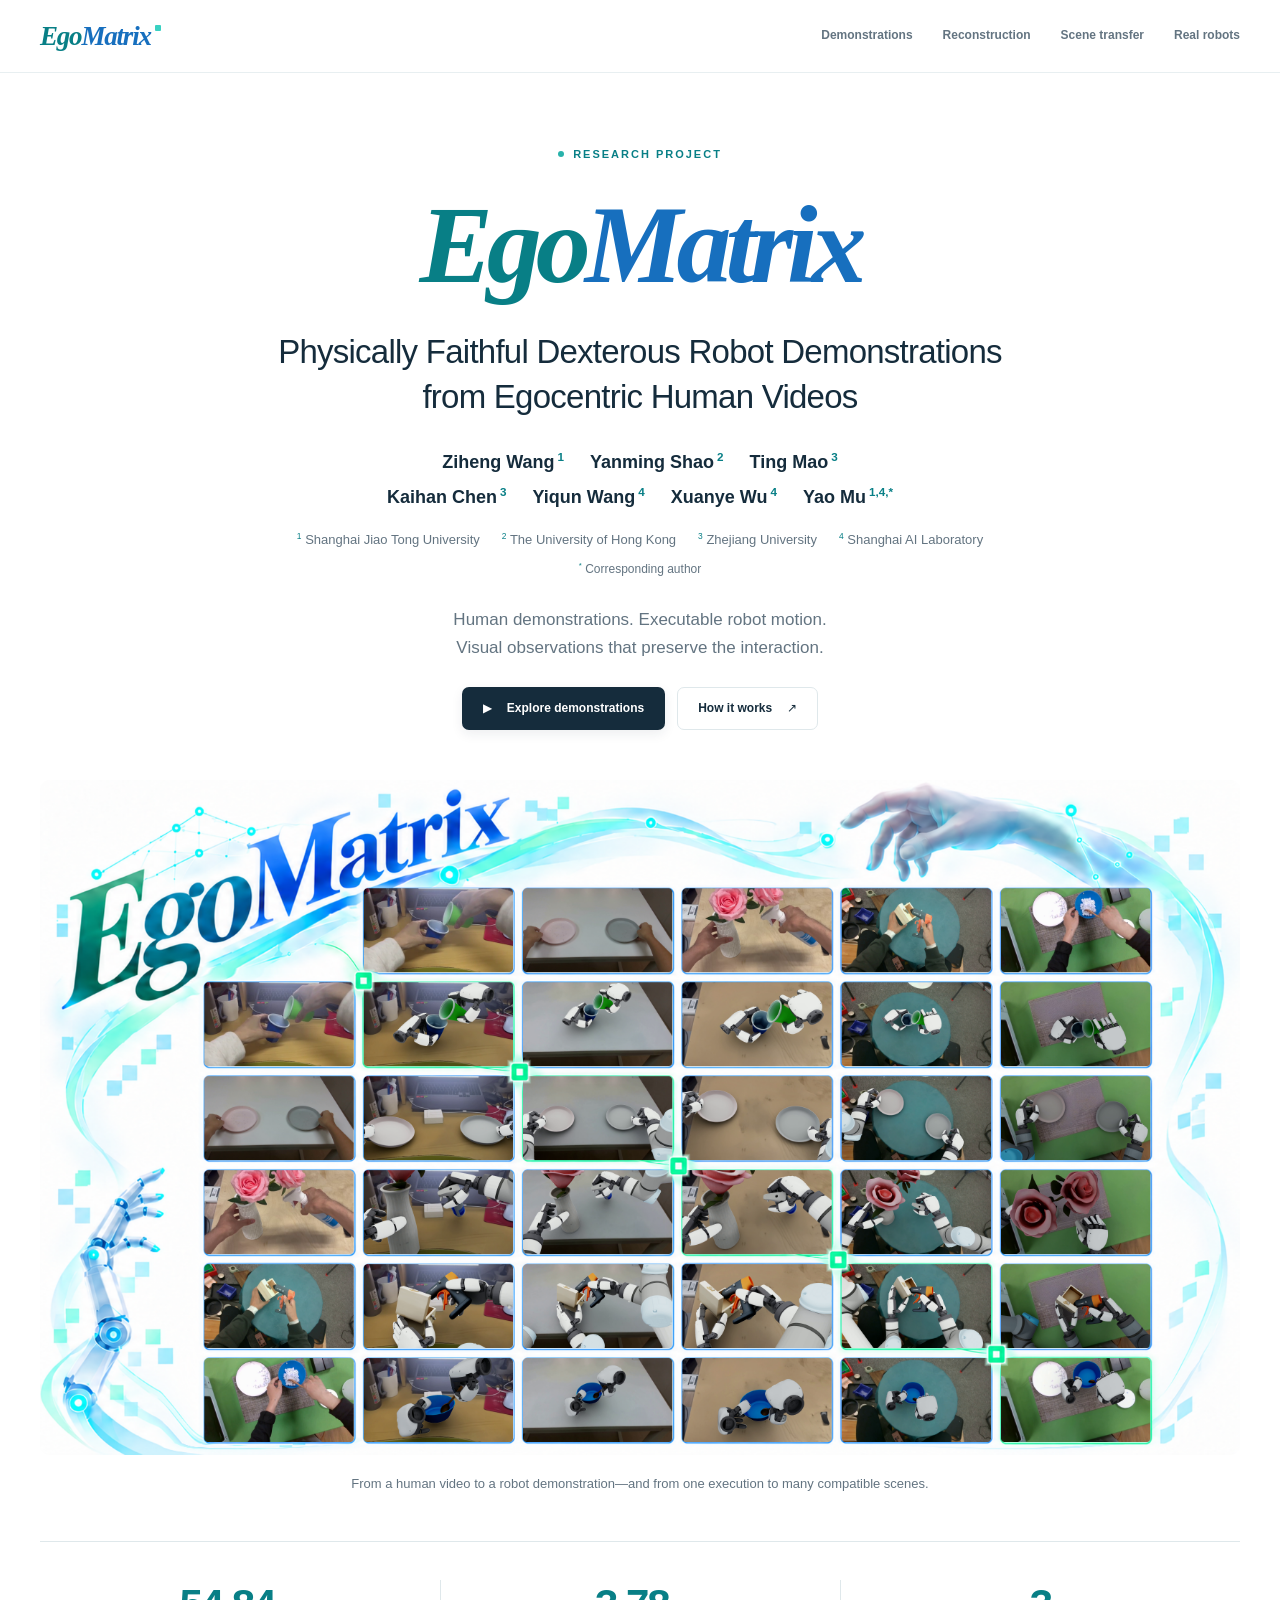
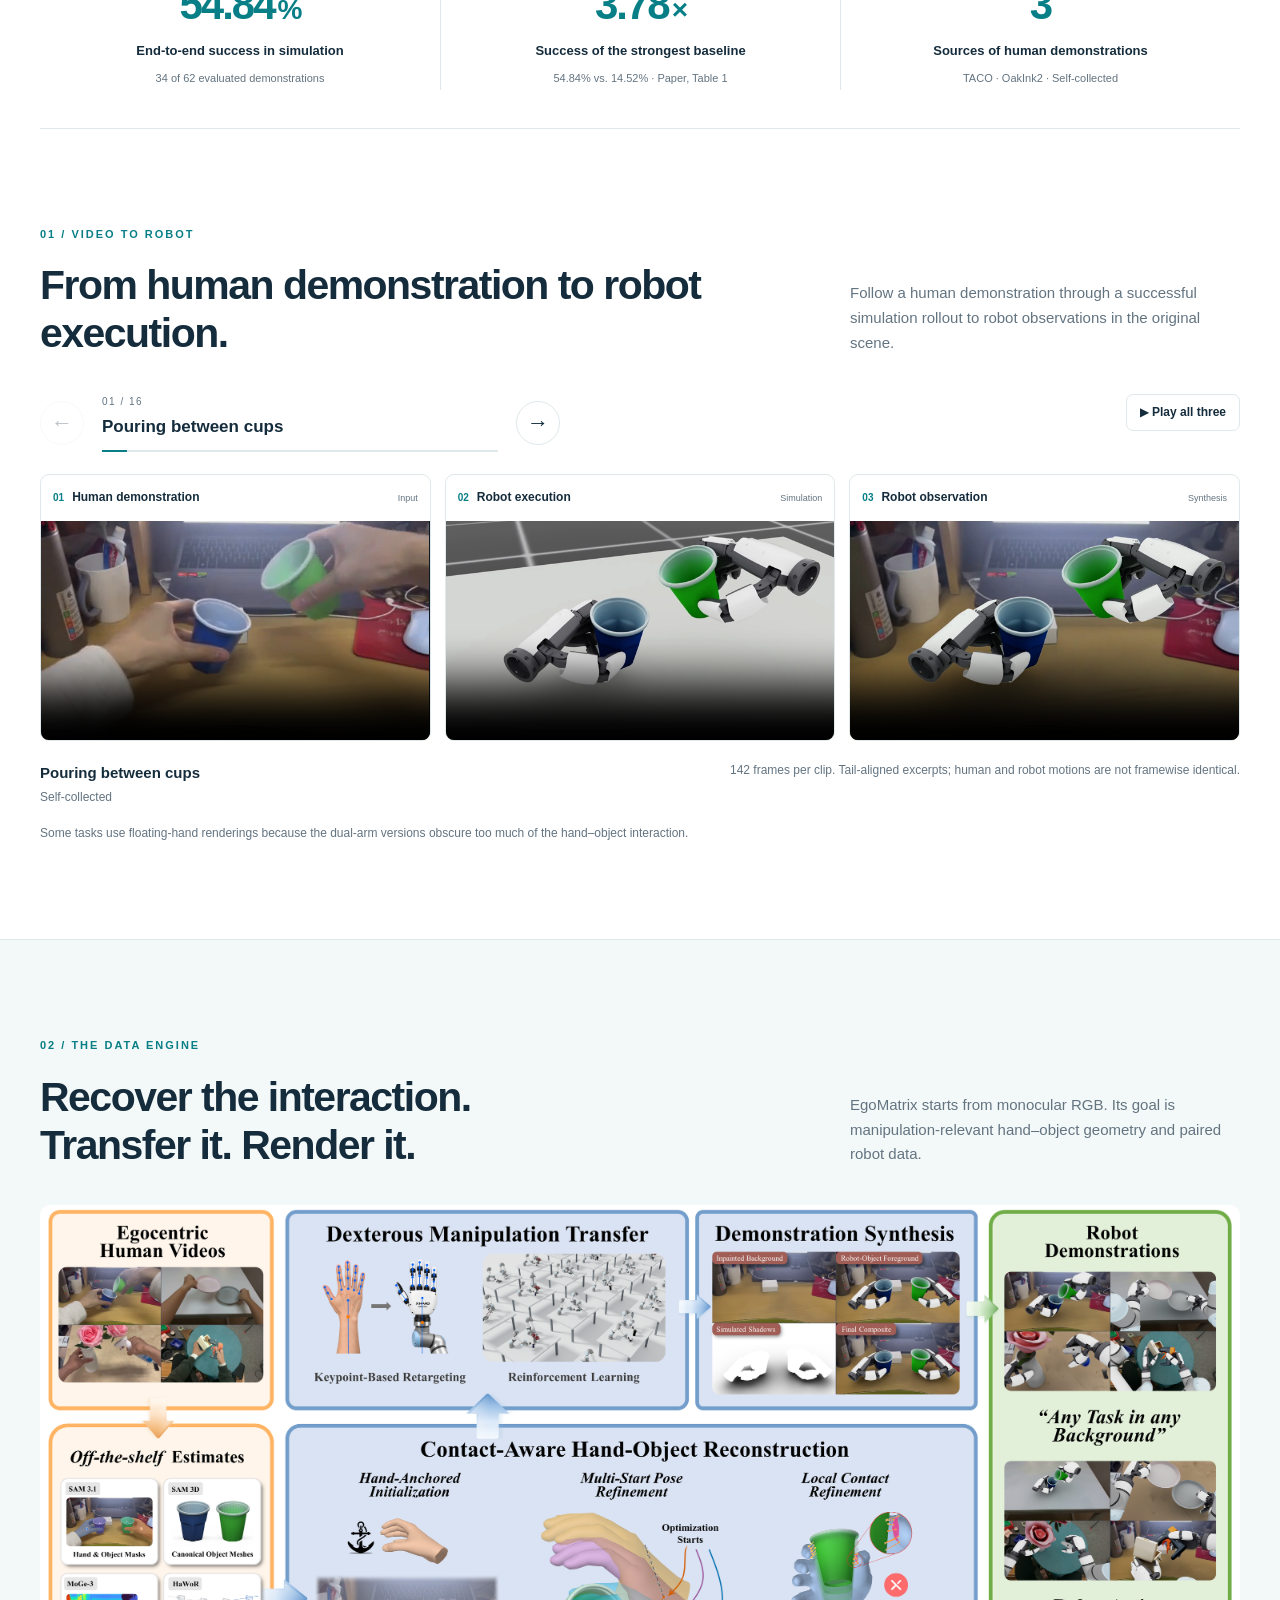
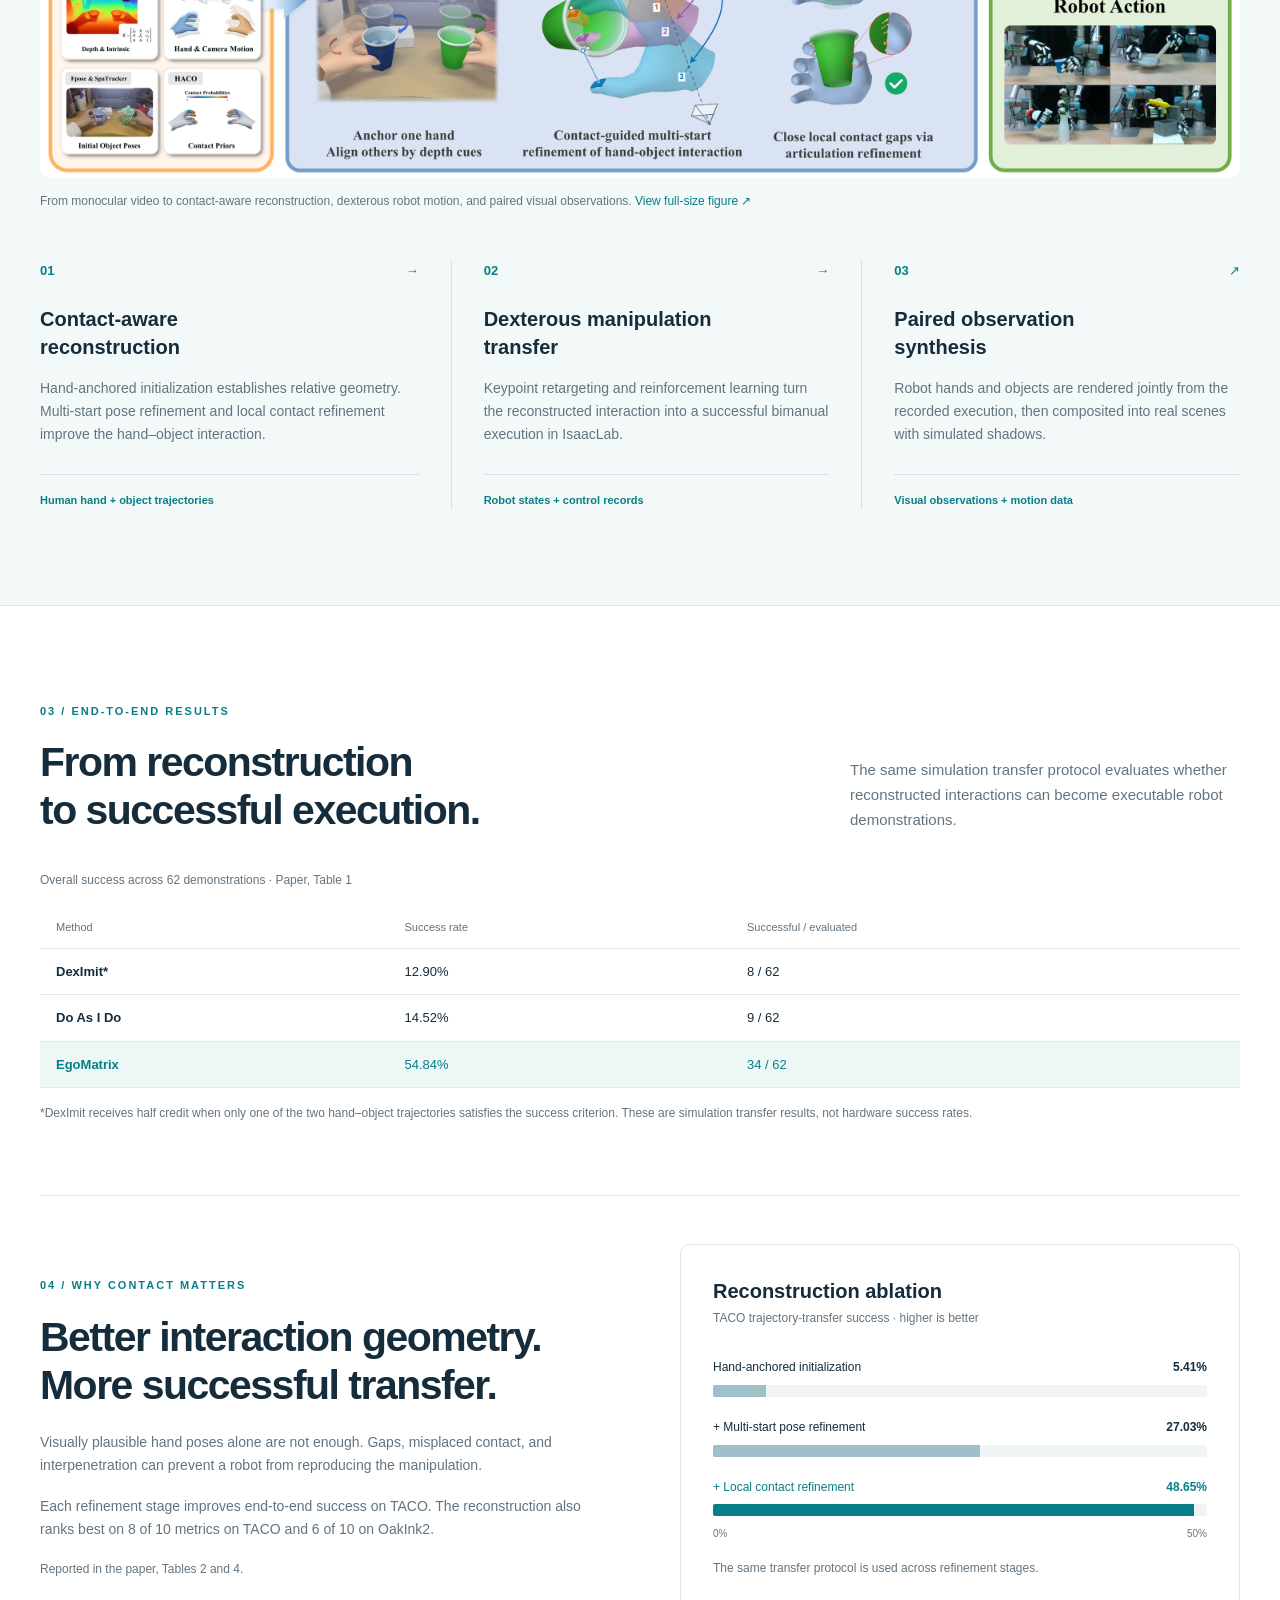
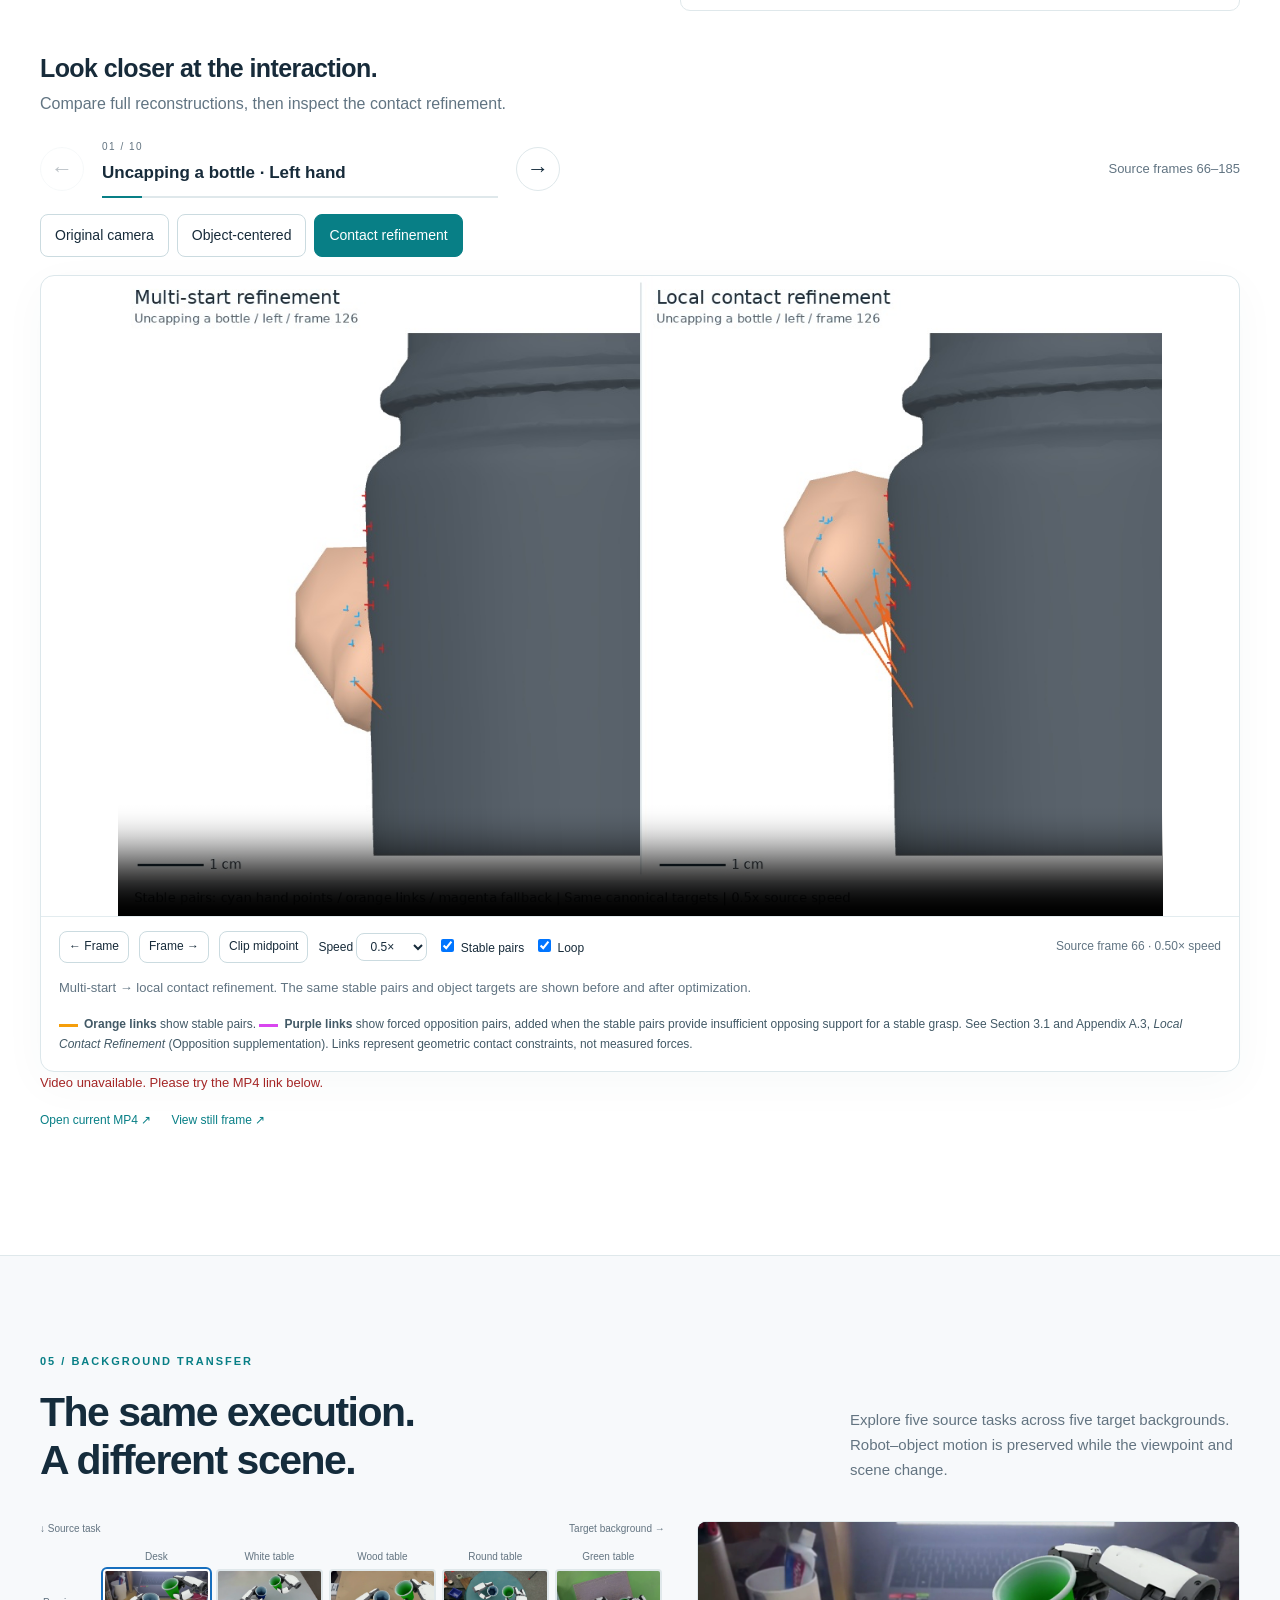
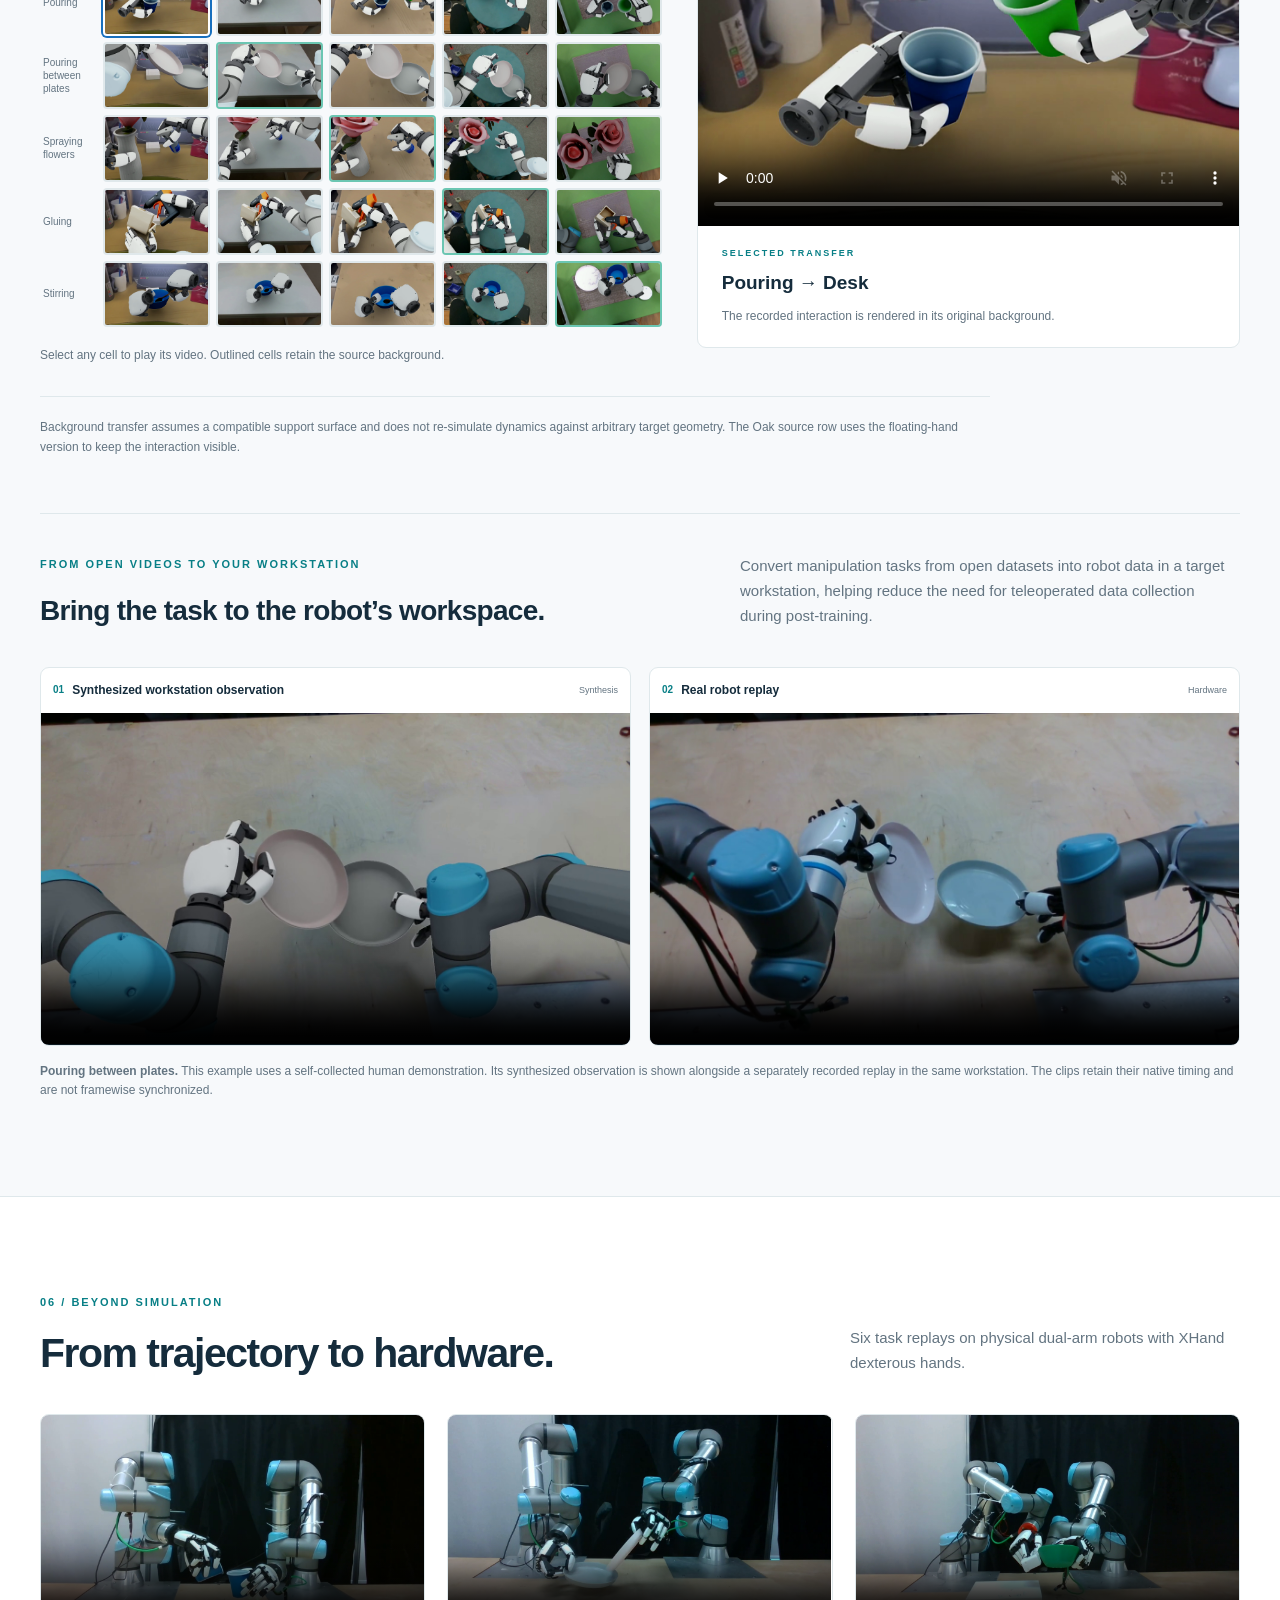
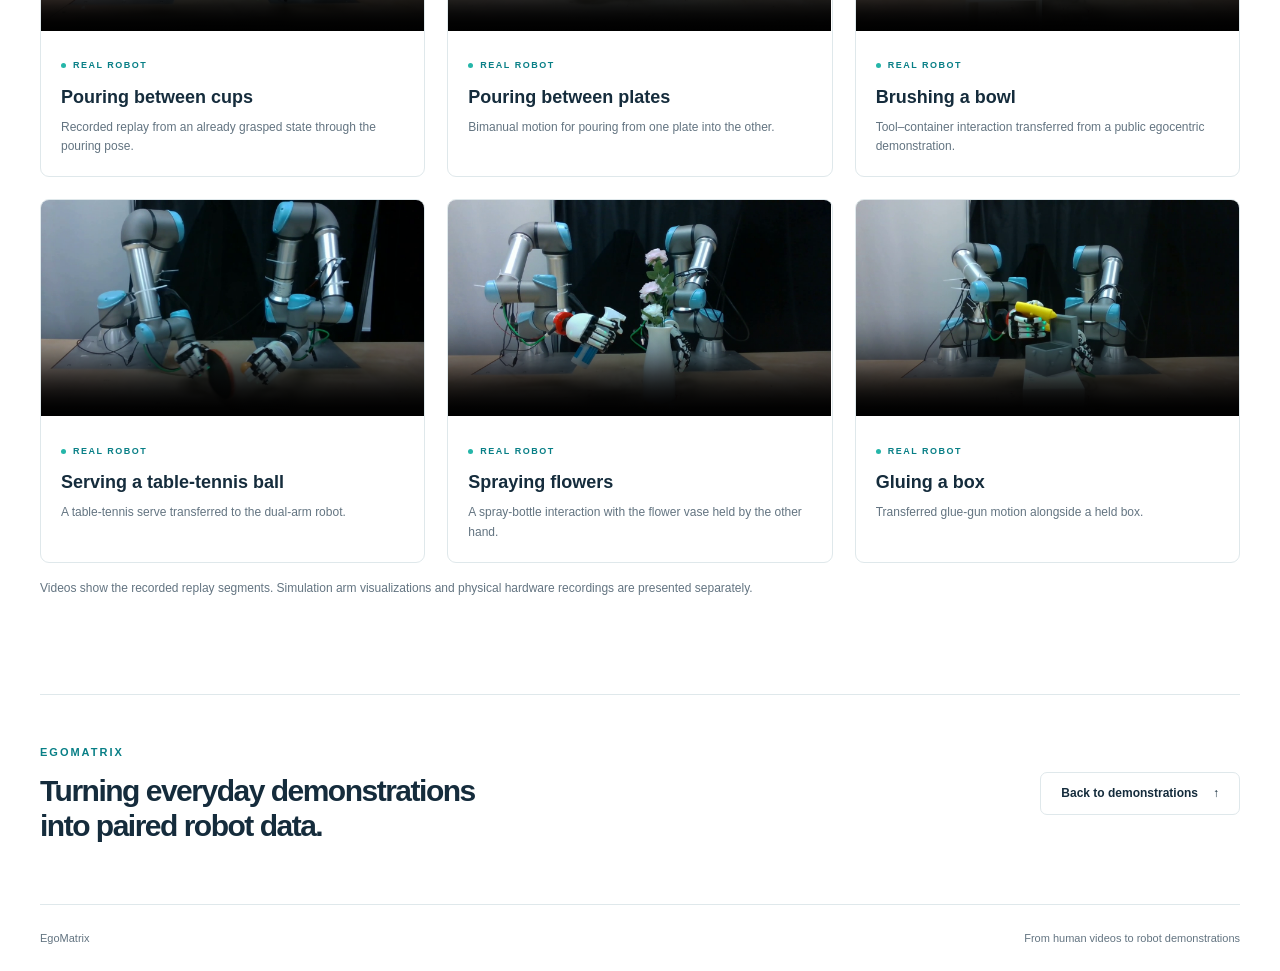
==== commit 138c0e2c: "Fix project teaser image" ====
--- a/EgoMatrix/index.html
+++ b/EgoMatrix/index.html
@@ -34,14 +34,15 @@
         </p>
         <p class="author-row">
           <span>Kaihan Chen<sup>3</sup></span>
-          <span>Yiqun Wang<sup>2</sup></span>
-          <span>Xuanye Wu<sup>2</sup></span>
-          <span>Yao Mu<sup>1,2,*</sup></span>
+          <span>Yiqun Wang<sup>4</sup></span>
+          <span>Xuanye Wu<sup>4</sup></span>
+          <span>Yao Mu<sup>1,4,*</sup></span>
         </p>
         <p class="affiliations">
           <span><sup>1</sup> Shanghai Jiao Tong University</span>
-          <span><sup>2</sup> Shanghai Artificial Intelligence Laboratory</span>
+          <span><sup>2</sup> The University of Hong Kong</span>
           <span><sup>3</sup> Zhejiang University</span>
+          <span><sup>4</sup> Shanghai AI Laboratory</span>
         </p>
         <p class="author-note"><sup>*</sup> Corresponding author</p>
       </div>
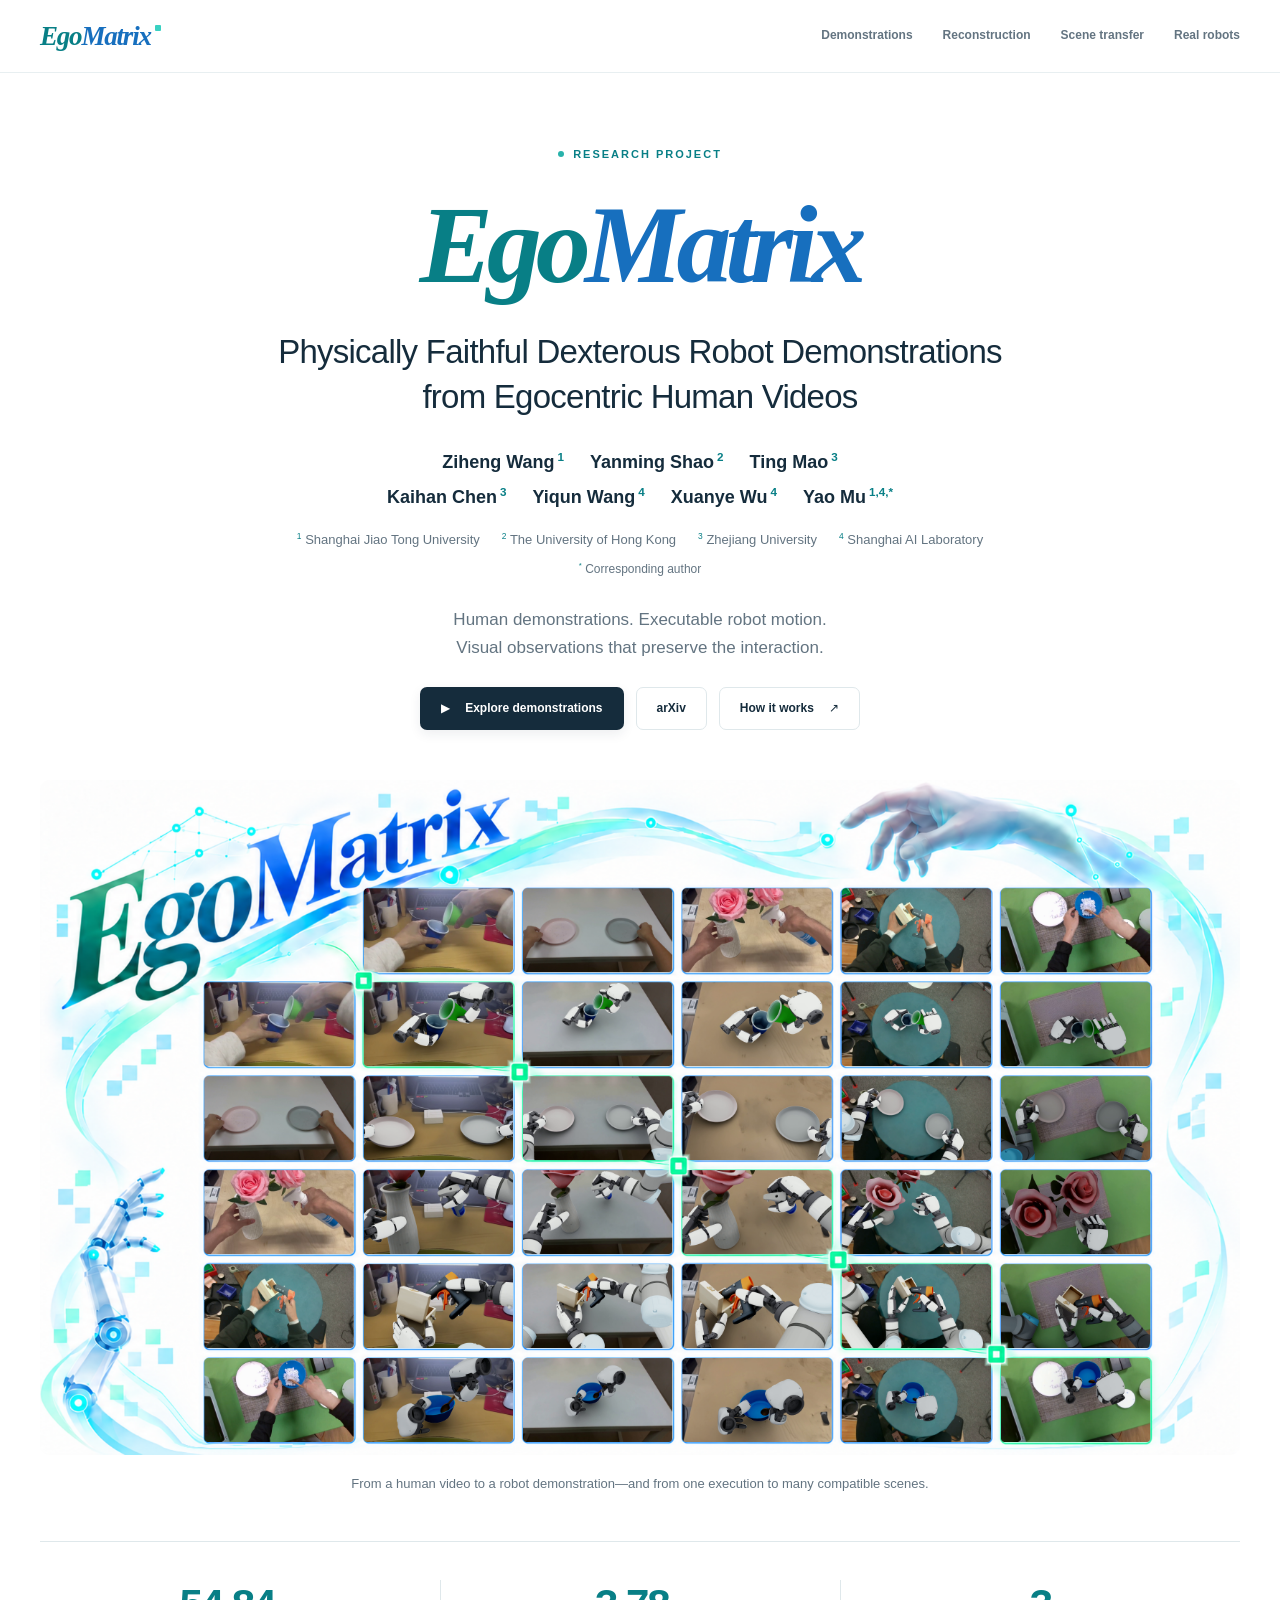
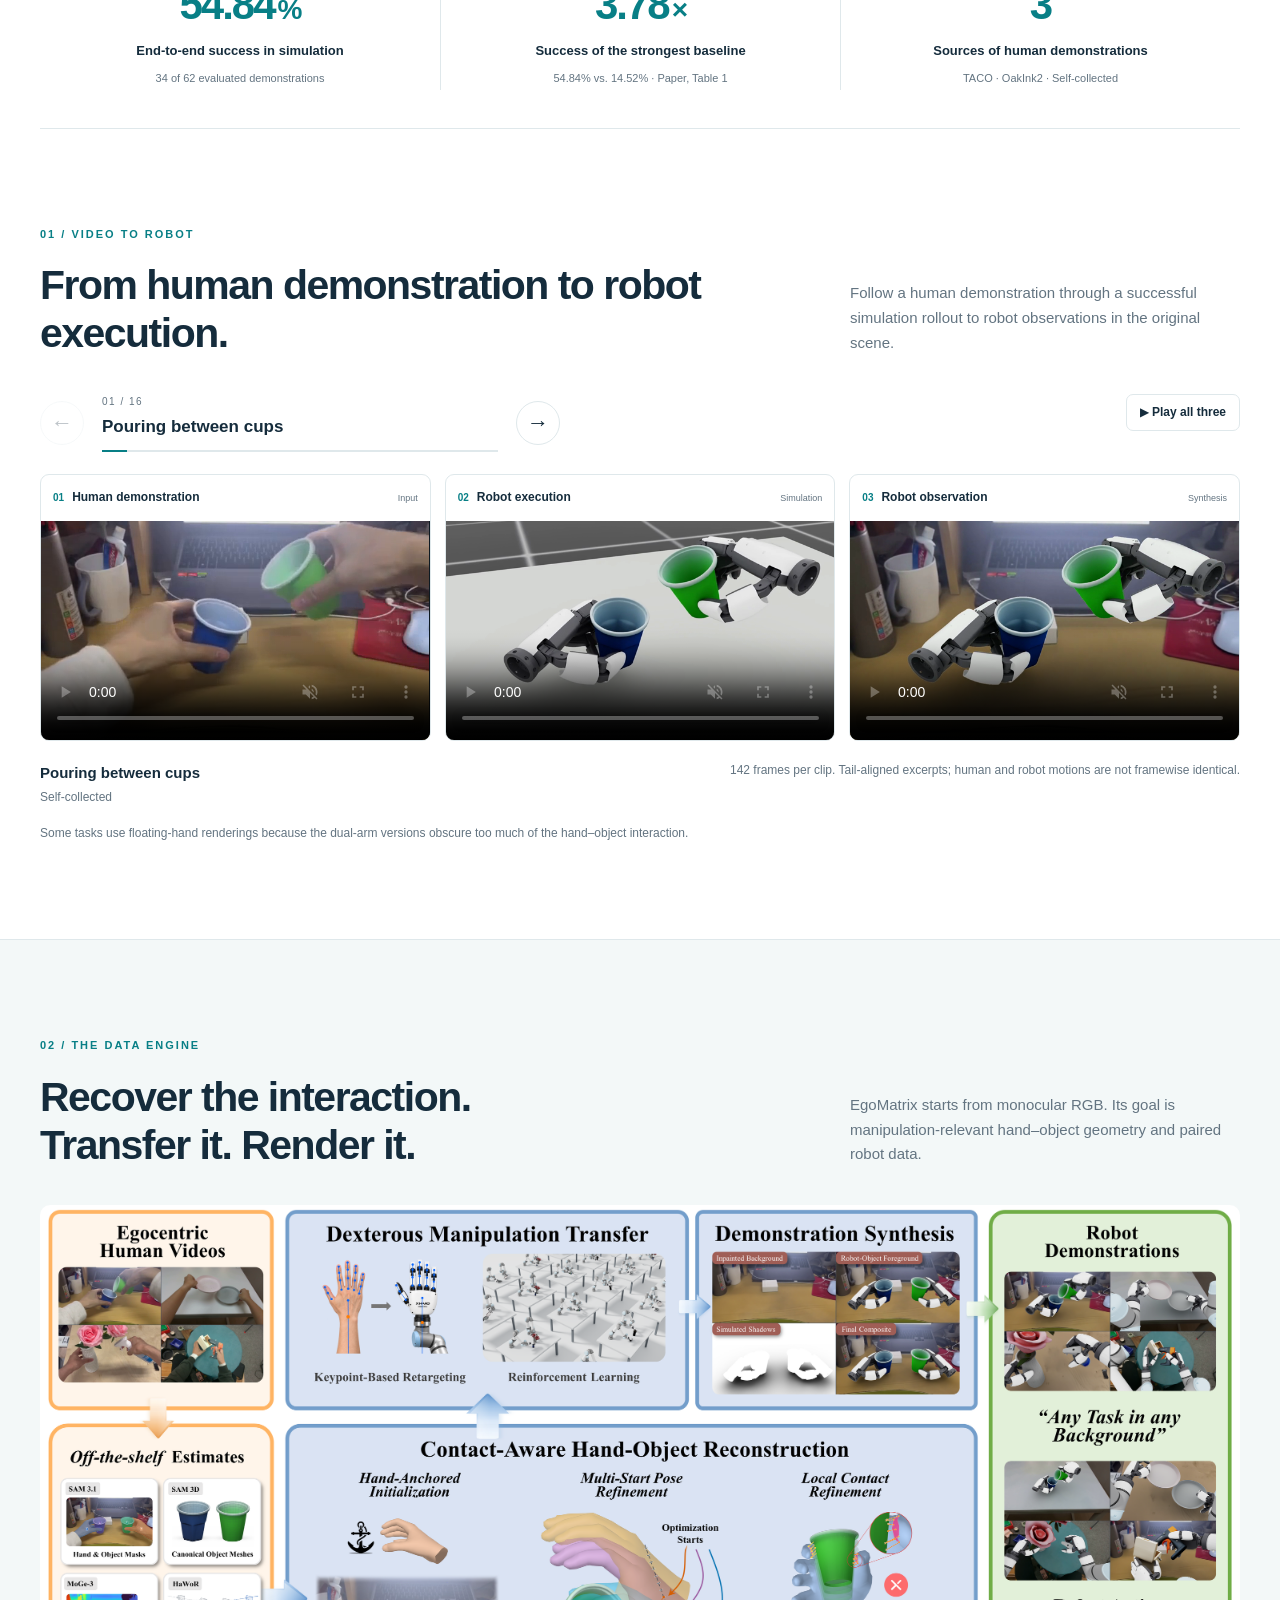
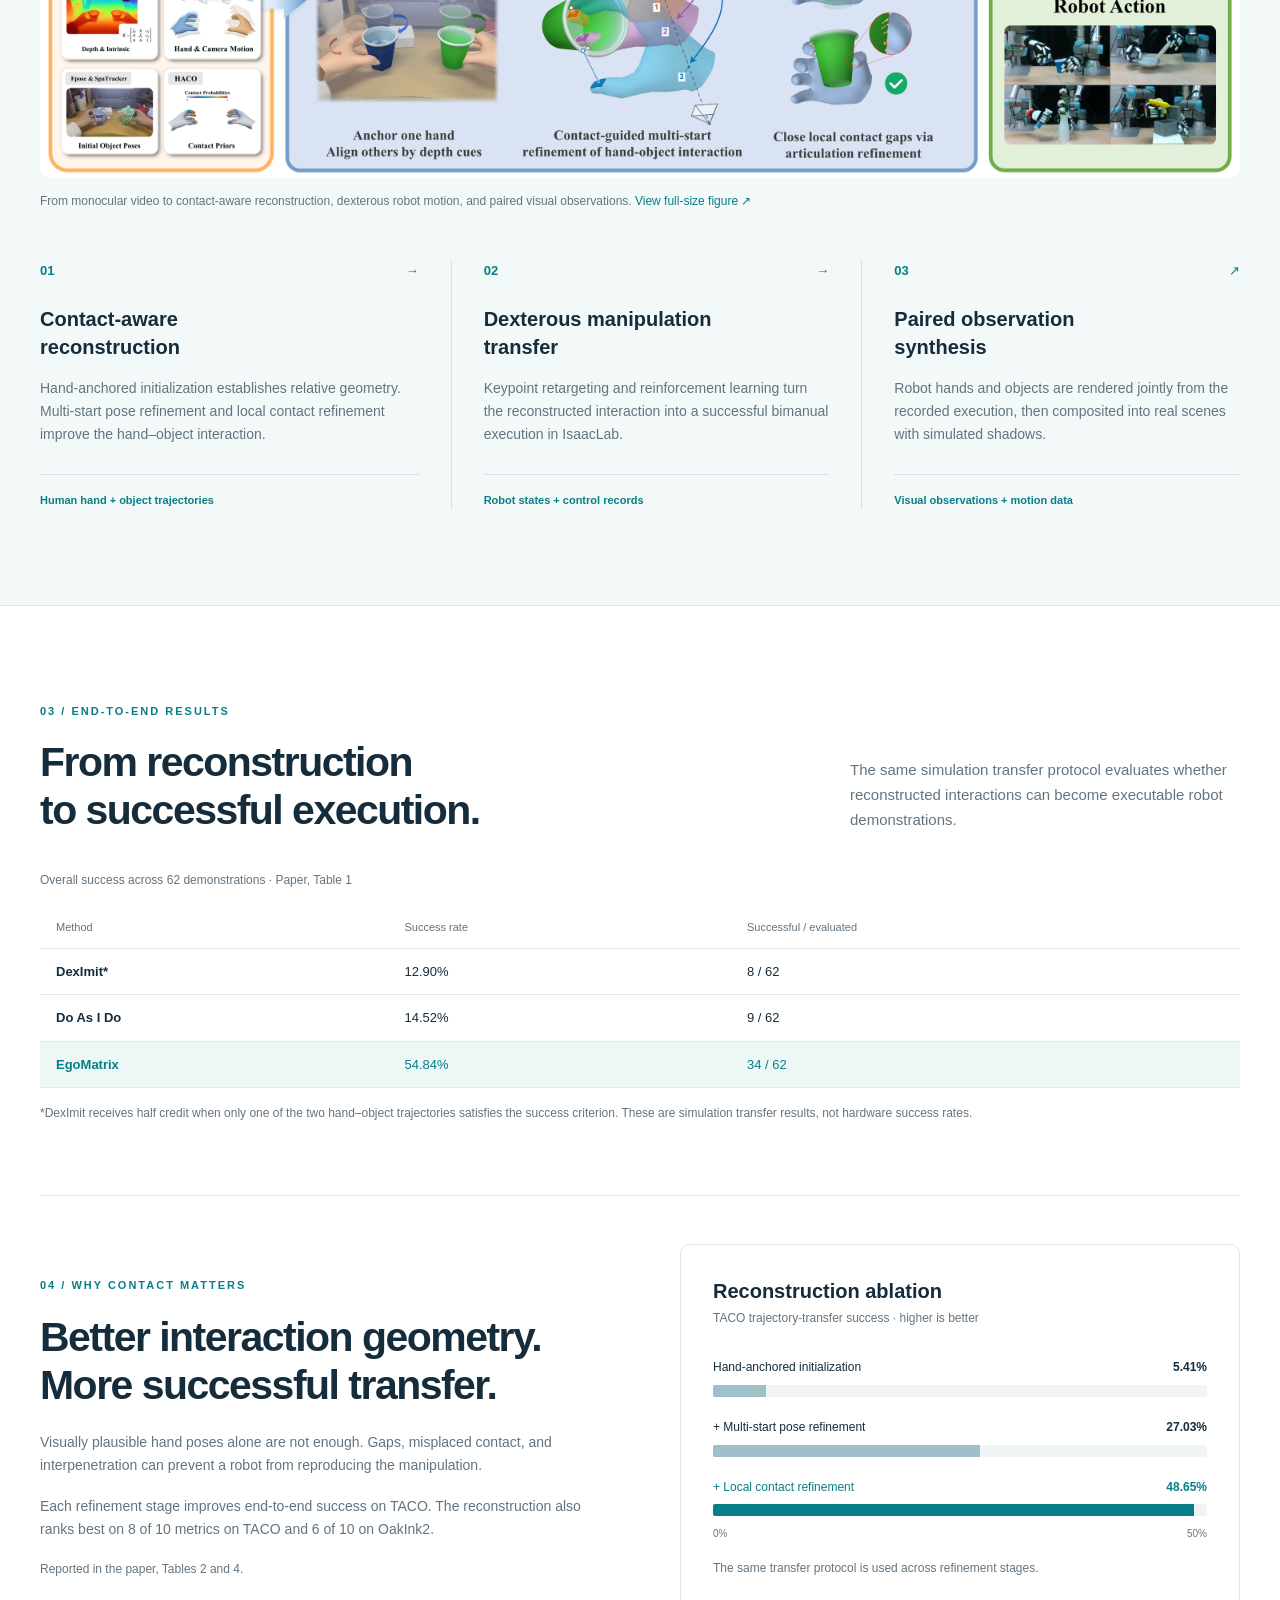
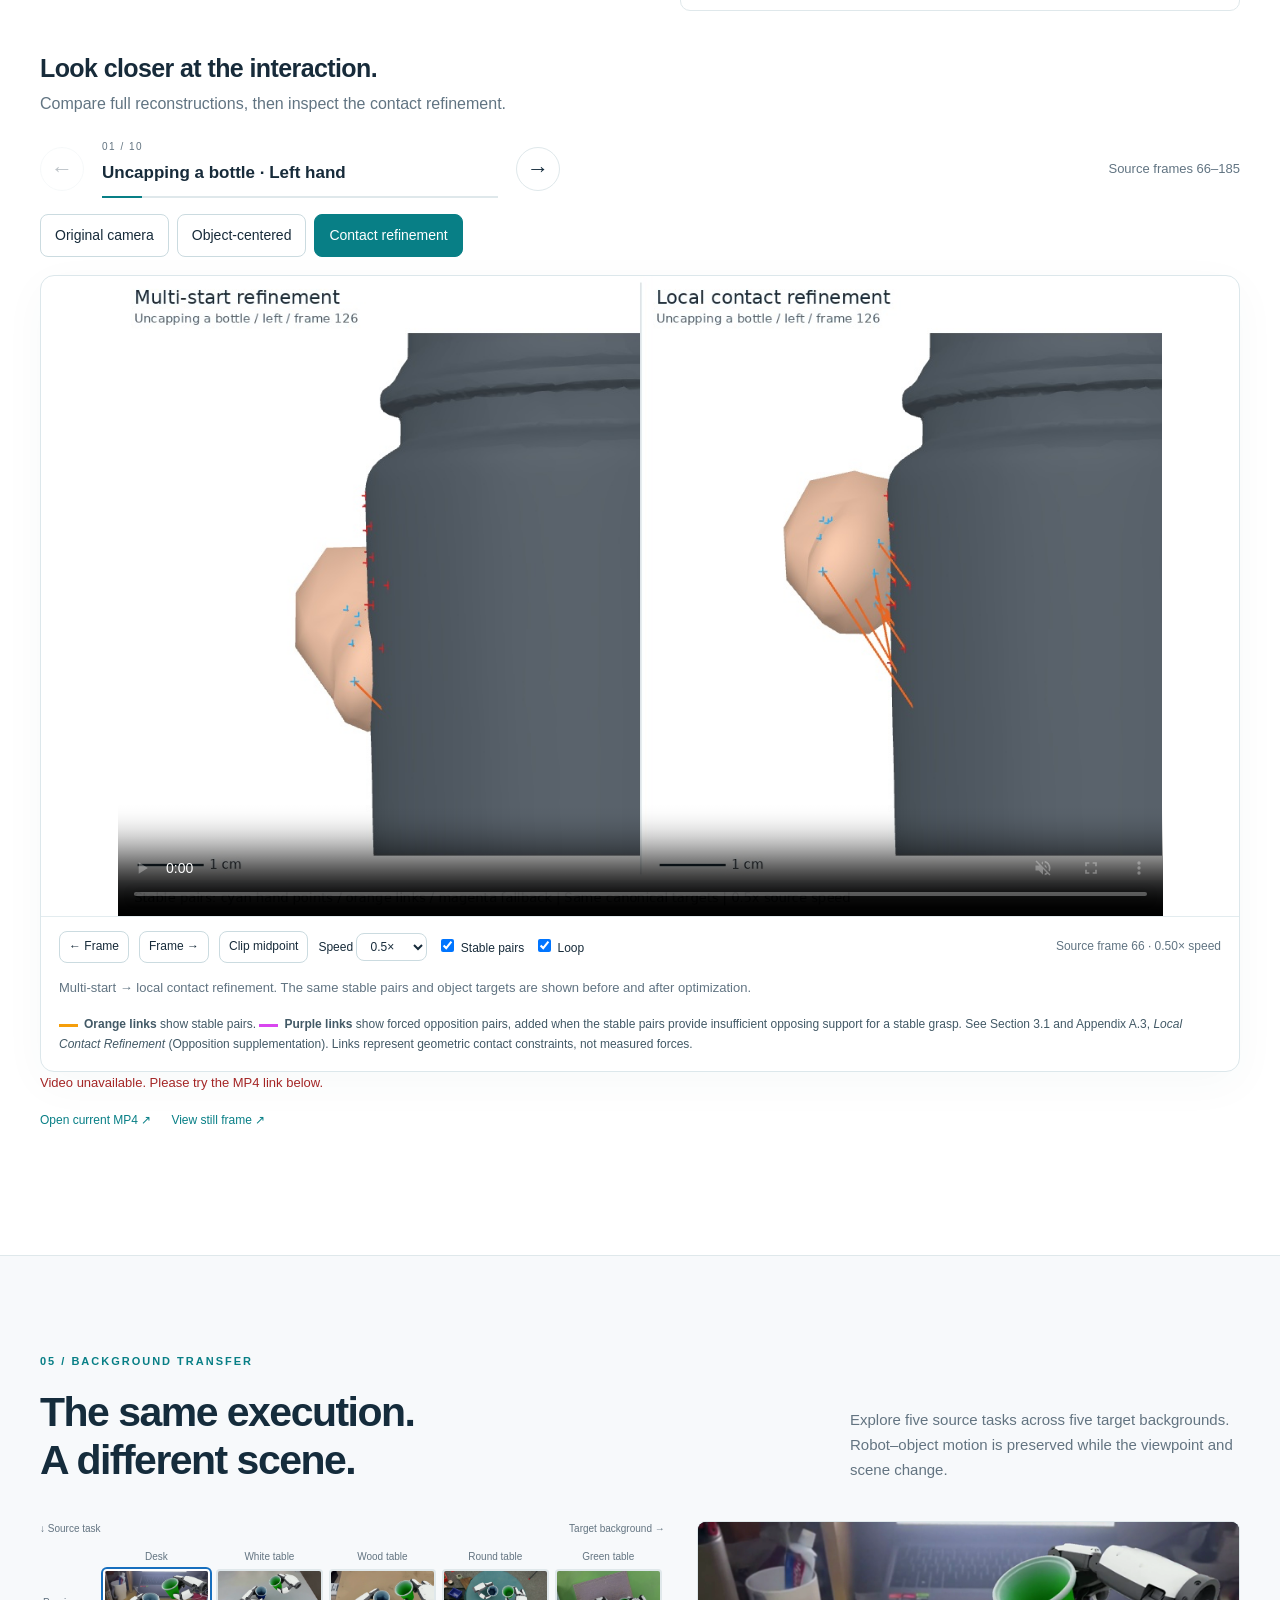
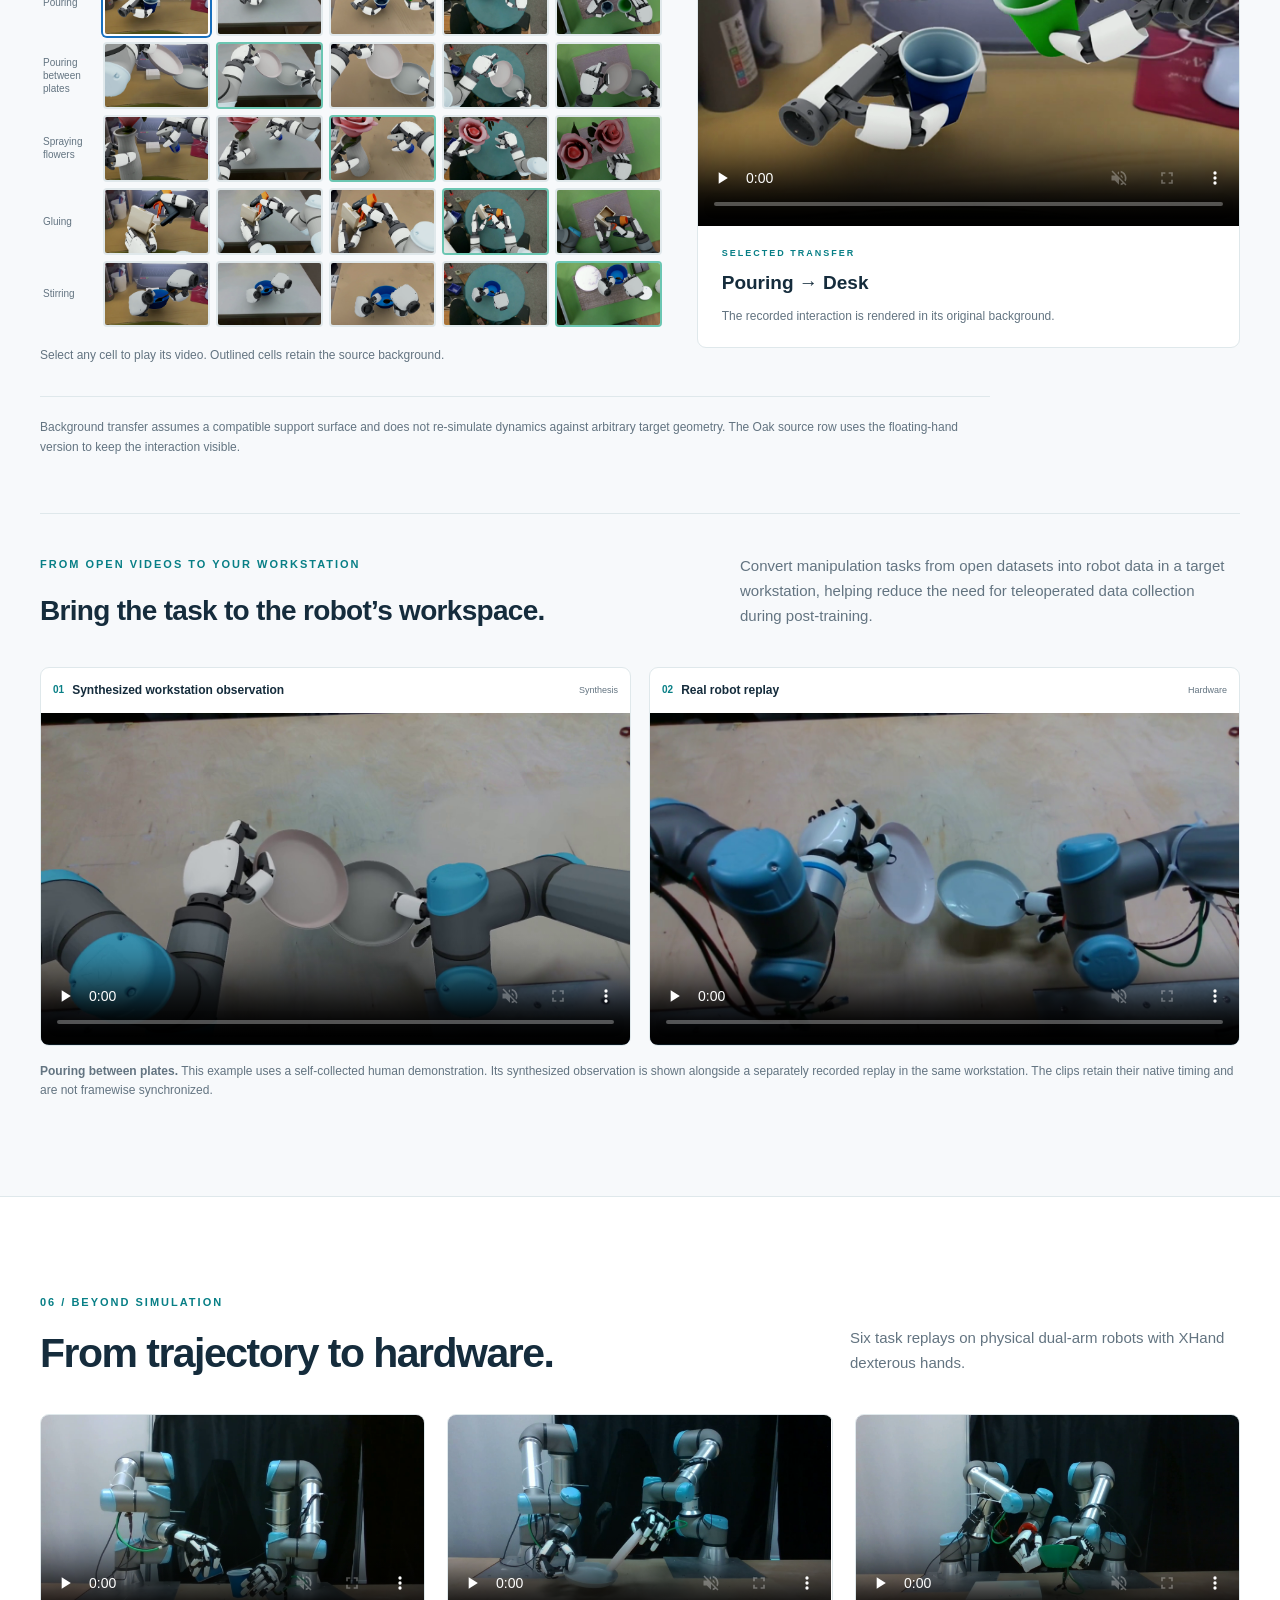
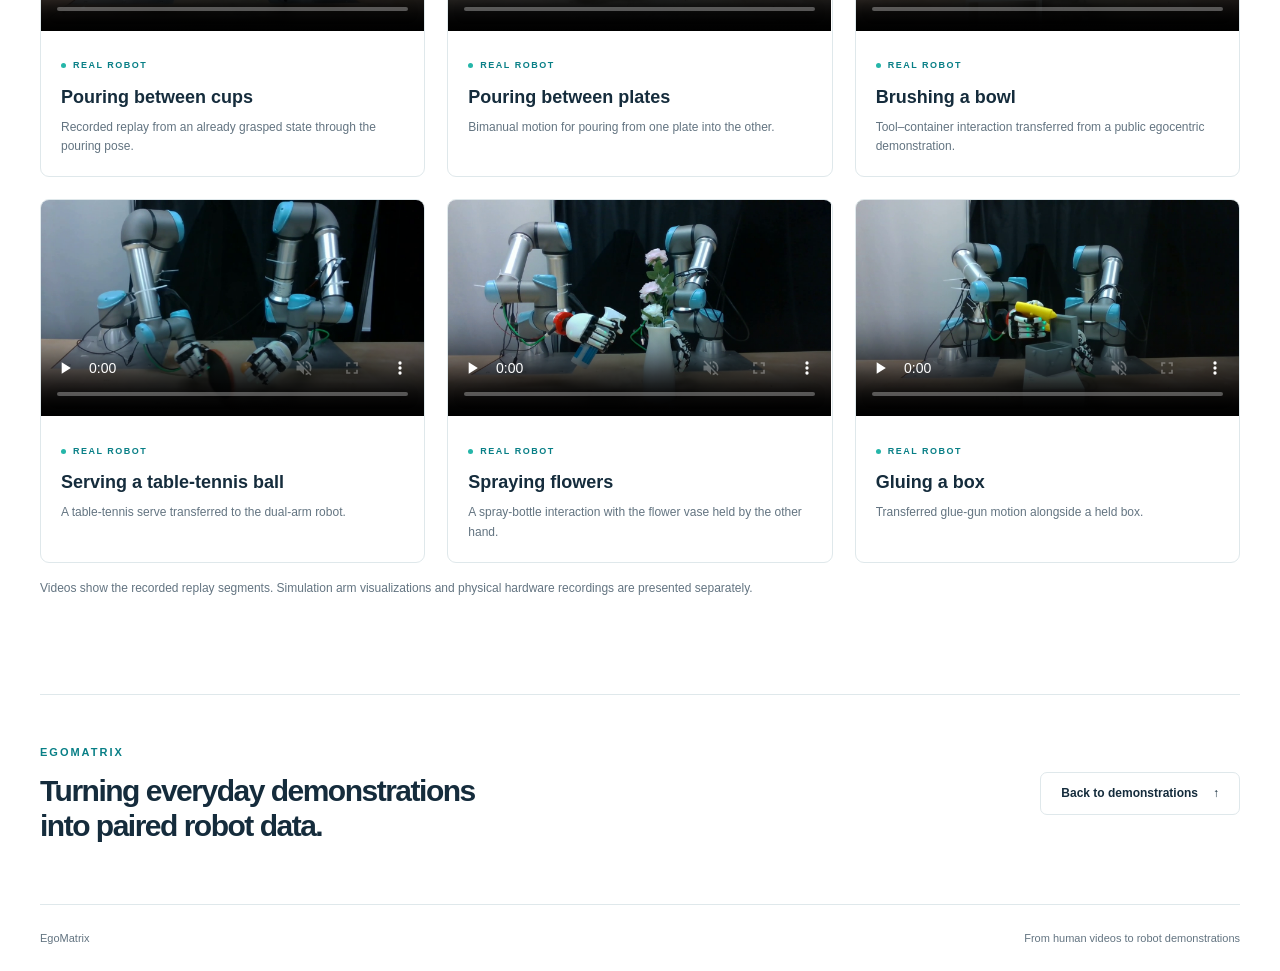
==== commit 84a7cec6: "Link EgoMatrix project page to arXiv abstract" ====
--- a/EgoMatrix/index.html
+++ b/EgoMatrix/index.html
@@ -47,7 +47,7 @@
         <p class="author-note"><sup>*</sup> Corresponding author</p>
       </div>
       <p class="hero-description">Human demonstrations. Executable robot motion.<br>Visual observations that preserve the interaction.</p>
-      <div class="hero-actions"><a class="button primary" href="#demos"><span aria-hidden="true">▶</span> Explore demonstrations</a><a class="button secondary" href="#method">How it works <span aria-hidden="true">↗</span></a></div>
+      <div class="hero-actions"><a class="button primary" href="#demos"><span aria-hidden="true">▶</span> Explore demonstrations</a><a class="button secondary" href="https://arxiv.org/abs/2610.18822" target="_blank" rel="noopener">arXiv</a><a class="button secondary" href="#method">How it works <span aria-hidden="true">↗</span></a></div>
       <figure class="teaser"><img src="assets/images/teaser.png" width="1672" height="941" fetchpriority="high" alt="EgoMatrix: human demonstrations and corresponding robot executions synthesized across multiple real backgrounds."><figcaption>From a human video to a robot demonstration—and from one execution to many compatible scenes.</figcaption></figure>
     </section>
 
